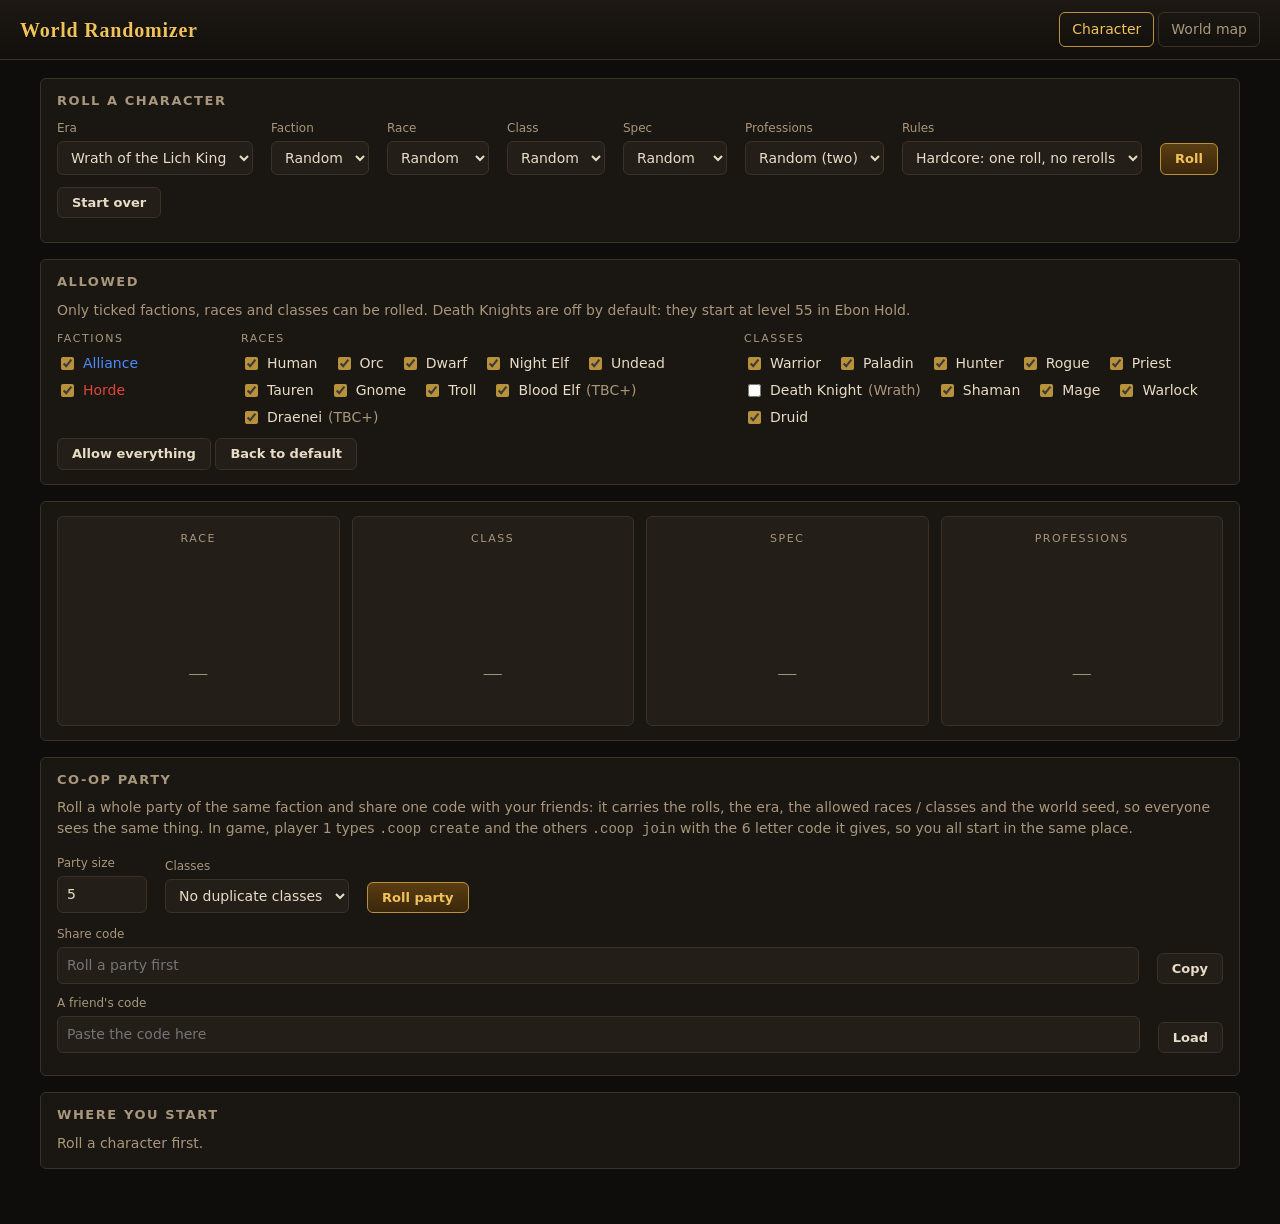
==== web/index.html @ 39959f94 "Co-op codes, faction starts in bracket 1, master Enable/Announce, dungeon scaling inside the bracket" ====
<!doctype html>
<html lang="en">
<head>
<meta charset="utf-8">
<meta name="viewport" content="width=device-width, initial-scale=1">
<title>World Randomizer Character</title>
<link rel="stylesheet" href="style.css">
</head>
<body>
<header class="top">
  <h1>World Randomizer</h1>
  <nav>
    <a href="index.html" class="active">Character</a>
    <a href="map.html">World map</a>
  </nav>
</header>

<main>
  <section class="panel">
    <h2>Roll a character</h2>
    <div class="controls">
      <label class="field"><span>Era</span>
        <select id="era">
          <option value="wrath">Wrath of the Lich King</option>
          <option value="tbc">The Burning Crusade</option>
          <option value="vanilla">Vanilla</option>
        </select>
      </label>
      <label class="field"><span>Faction</span>
        <select id="faction">
          <option value="random">Random</option>
          <option value="alliance">Alliance</option>
          <option value="horde">Horde</option>
        </select>
      </label>
      <label class="field"><span>Race</span><select id="race"></select></label>
      <label class="field"><span>Class</span><select id="class"></select></label>
      <label class="field"><span>Spec</span>
        <select id="spec">
          <option value="random">Random</option>
          <option value="no">Don't roll</option>
        </select>
      </label>
      <label class="field"><span>Professions</span>
        <select id="profs">
          <option value="random">Random (two)</option>
          <option value="no">Don't roll</option>
        </select>
      </label>
      <label class="field"><span>Rules</span>
        <select id="hardcore">
          <option value="1">Hardcore: one roll, no rerolls</option>
          <option value="0">Reroll as much as you like</option>
        </select>
      </label>
      <button id="roll">Roll</button>
      <button id="reset" class="quiet" title="Clears a locked hardcore roll">Start over</button>
    </div>
    <p id="lockinfo" class="muted" style="margin:10px 0 0"></p>
  </section>

  <section class="panel">
    <h2>Allowed</h2>
    <p class="muted" style="margin:0 0 10px">Only ticked factions, races and classes can be rolled. Death Knights
      are off by default: they start at level 55 in Ebon Hold.</p>
    <div class="allowed">
      <div><div class="label">Factions</div><div id="allow-factions" class="checks"></div></div>
      <div><div class="label">Races</div><div id="allow-races" class="checks"></div></div>
      <div><div class="label">Classes</div><div id="allow-classes" class="checks"></div></div>
    </div>
    <p style="margin:10px 0 0"><button class="quiet" id="allow-all">Allow everything</button>
      <button class="quiet" id="allow-default">Back to default</button></p>
  </section>

  <section class="panel">
    <div class="cards" id="cards"></div>
  </section>

  <section class="panel">
    <h2>Co-op party</h2>
    <p class="muted" style="margin-top:0">Roll a whole party of the same faction and share one code with your friends:
      it carries the rolls, the era, the allowed races / classes and the world seed, so everyone sees the same thing.
      In game, player 1 types <code>.coop create</code> and the others <code>.coop join</code> with the 6 letter code it
      gives, so you all start in the same place.</p>
    <div class="controls">
      <label class="field"><span>Party size</span>
        <input type="number" id="party-size" min="1" max="40" value="5" style="width:90px">
      </label>
      <label class="field"><span>Classes</span>
        <select id="party-unique">
          <option value="1">No duplicate classes</option>
          <option value="0">Duplicates allowed</option>
        </select>
      </label>
      <button id="party-roll">Roll party</button>
    </div>
    <div id="party" style="margin-top:12px"></div>
    <div class="controls" style="margin-top:12px">
      <label class="field" style="flex:1;min-width:260px"><span>Share code</span>
        <input type="text" id="party-code" readonly placeholder="Roll a party first">
      </label>
      <button class="quiet" id="party-copy">Copy</button>
    </div>
    <div class="controls" style="margin-top:10px">
      <label class="field" style="flex:1;min-width:260px"><span>A friend's code</span>
        <input type="text" id="party-load-code" placeholder="Paste the code here">
      </label>
      <button class="quiet" id="party-load">Load</button>
    </div>
    <p id="party-msg" class="muted" style="margin:8px 0 0"></p>
  </section>

  <section class="panel">
    <h2>Where you start</h2>
    <div id="start" class="muted"></div>
  </section>
</main>

<script src="zones.js"></script>
<script src="randomizer.js"></script>
<script>
(function () {
  'use strict';

  var R = window.WorldRandomizer;

  var RACES = {
    1: { name: 'Human', faction: 'alliance' },
    2: { name: 'Orc', faction: 'horde' },
    3: { name: 'Dwarf', faction: 'alliance' },
    4: { name: 'Night Elf', faction: 'alliance' },
    5: { name: 'Undead', faction: 'horde' },
    6: { name: 'Tauren', faction: 'horde' },
    7: { name: 'Gnome', faction: 'alliance' },
    8: { name: 'Troll', faction: 'horde' },
    10: { name: 'Blood Elf', faction: 'horde', since: 'tbc' },
    11: { name: 'Draenei', faction: 'alliance', since: 'tbc' }
  };

  var CLASSES = {
    1: { name: 'Warrior', specs: ['Arms', 'Fury', 'Protection'] },
    2: { name: 'Paladin', specs: ['Holy', 'Protection', 'Retribution'] },
    3: { name: 'Hunter', specs: ['Beast Mastery', 'Marksmanship', 'Survival'] },
    4: { name: 'Rogue', specs: ['Assassination', 'Combat', 'Subtlety'] },
    5: { name: 'Priest', specs: ['Discipline', 'Holy', 'Shadow'] },
    6: { name: 'Death Knight', specs: ['Blood', 'Frost', 'Unholy'], since: 'wrath' },
    7: { name: 'Shaman', specs: ['Elemental', 'Enhancement', 'Restoration'] },
    8: { name: 'Mage', specs: ['Arcane', 'Fire', 'Frost'] },
    9: { name: 'Warlock', specs: ['Affliction', 'Demonology', 'Destruction'] },
    11: { name: 'Druid', specs: ['Balance', 'Feral', 'Restoration'] }
  };

  // Race -> classes in 3.3.5. Vanilla and TBC are the same minus Death Knights (and minus the TBC races).
  var COMBOS = {
    1: [1, 2, 4, 5, 6, 8, 9],
    2: [1, 3, 4, 6, 7, 9],
    3: [1, 2, 3, 4, 5, 6],
    4: [1, 3, 4, 5, 6, 11],
    5: [1, 4, 5, 6, 8, 9],
    6: [1, 3, 6, 7, 11],
    7: [1, 4, 6, 8, 9],
    8: [1, 3, 4, 5, 6, 7, 8],
    10: [2, 3, 4, 5, 6, 8, 9],
    11: [1, 2, 3, 5, 6, 7, 8]
  };

  var PROFESSIONS = [
    { name: 'Alchemy' }, { name: 'Blacksmithing' }, { name: 'Enchanting' }, { name: 'Engineering' },
    { name: 'Herbalism' }, { name: 'Inscription', since: 'wrath' }, { name: 'Jewelcrafting', since: 'tbc' },
    { name: 'Leatherworking' }, { name: 'Mining' }, { name: 'Skinning' }, { name: 'Tailoring' }
  ];

  var ERA_ORDER = { vanilla: 0, tbc: 1, wrath: 2 };
  var STORAGE_KEY = 'wr-character';
  var ALLOWED_KEY = 'wr-allowed';

  function defaultAllowed() {
    var allowed = { factions: { alliance: true, horde: true }, races: {}, classes: {} };
    Object.keys(RACES).forEach(function (id) { allowed.races[id] = true; });
    Object.keys(CLASSES).forEach(function (id) { allowed.classes[id] = Number(id) !== 6; }); // no Death Knights
    return allowed;
  }

  function loadAllowed() {
    var allowed = defaultAllowed();
    try {
      var saved = JSON.parse(localStorage.getItem(ALLOWED_KEY) || 'null');
      if (saved) {
        ['factions', 'races', 'classes'].forEach(function (group) {
          Object.keys(saved[group] || {}).forEach(function (key) { allowed[group][key] = !!saved[group][key]; });
        });
      }
    } catch (e) { /* storage blocked: defaults */ }
    return allowed;
  }

  function saveAllowed() {
    try { localStorage.setItem(ALLOWED_KEY, JSON.stringify(allowed)); } catch (e) { /* storage blocked */ }
  }

  var allowed = loadAllowed();

  var els = {};
  ['era', 'faction', 'race', 'class', 'spec', 'profs', 'hardcore', 'roll', 'reset', 'cards', 'start', 'lockinfo',
    'allow-factions', 'allow-races', 'allow-classes', 'allow-all', 'allow-default']
    .forEach(function (id) { els[id] = document.getElementById(id); });

  function inEra(item, era) {
    return !item.since || ERA_ORDER[era] >= ERA_ORDER[item.since];
  }

  function pick(list) {
    var rng = new R.Rng(R.randomSeed());
    return list[rng.below(list.length)];
  }

  function store(value) {
    try {
      if (value) localStorage.setItem(STORAGE_KEY, JSON.stringify(value));
      else localStorage.removeItem(STORAGE_KEY);
    } catch (e) { /* storage blocked: the roll just isn't remembered */ }
  }

  function restore() {
    try { return JSON.parse(localStorage.getItem(STORAGE_KEY) || 'null'); } catch (e) { return null; }
  }

  function races(era, faction) {
    return Object.keys(RACES).map(Number).filter(function (id) {
      var race = RACES[id];
      return inEra(race, era) && allowed.races[id] && allowed.factions[race.faction] &&
        (faction === 'random' || race.faction === faction);
    });
  }

  function classes(era, raceId) {
    var list = raceId ? COMBOS[raceId] : Object.keys(CLASSES).map(Number);
    return list.filter(function (id) { return inEra(CLASSES[id], era) && allowed.classes[id]; });
  }

  function renderAllowed() {
    function boxes(container, group, items) {
      container.innerHTML = items.map(function (item) {
        return '<label class="check"><input type="checkbox" data-group="' + group + '" data-key="' + item.key + '"' +
          (allowed[group][item.key] ? ' checked' : '') + '> ' + item.label + '</label>';
      }).join('');
    }
    boxes(els['allow-factions'], 'factions', [
      { key: 'alliance', label: '<span class="alliance">Alliance</span>' },
      { key: 'horde', label: '<span class="horde">Horde</span>' }
    ]);
    boxes(els['allow-races'], 'races', Object.keys(RACES).map(function (id) {
      return { key: id, label: RACES[id].name + (RACES[id].since ? ' <span class="muted">(TBC+)</span>' : '') };
    }));
    boxes(els['allow-classes'], 'classes', Object.keys(CLASSES).map(function (id) {
      return { key: id, label: CLASSES[id].name + (CLASSES[id].since ? ' <span class="muted">(Wrath)</span>' : '') };
    }));
  }

  document.addEventListener('change', function (e) {
    var box = e.target;
    if (!box.getAttribute || !box.getAttribute('data-group')) return;
    allowed[box.getAttribute('data-group')][box.getAttribute('data-key')] = box.checked;
    saveAllowed();
    refreshChoices();
  });

  function fillSelect(select, ids, table, keep) {
    var previous = keep ? select.value : 'random';
    select.innerHTML = '<option value="random">Random</option>' + ids.map(function (id) {
      return '<option value="' + id + '">' + table[id].name + '</option>';
    }).join('');
    select.value = ids.indexOf(Number(previous)) >= 0 ? previous : 'random';
  }

  function refreshChoices() {
    var era = els.era.value;
    fillSelect(els.race, races(era, els.faction.value), RACES, true);
    var raceId = els.race.value === 'random' ? 0 : Number(els.race.value);
    var classIds = raceId ? classes(era, raceId) : Array.from(new Set(races(era, els.faction.value)
      .reduce(function (all, r) { return all.concat(classes(era, r)); }, []))).sort(function (a, b) { return a - b; });
    fillSelect(els['class'], classIds, CLASSES, true);
  }

  function roll() {
    var era = els.era.value;
    var faction = els.faction.value;

    // Race and class must make a valid pair, so roll from the valid pairs
    var pairs = [];
    races(era, faction).forEach(function (raceId) {
      if (els.race.value !== 'random' && Number(els.race.value) !== raceId) return;
      classes(era, raceId).forEach(function (classId) {
        if (els['class'].value !== 'random' && Number(els['class'].value) !== classId) return;
        pairs.push([raceId, classId]);
      });
    });

    if (!pairs.length) {
      alertBox('Nothing to roll: no allowed race and class go together with these choices in this era.');
      return;
    }

    var pair = pick(pairs);
    var result = {
      era: era,
      race: pair[0],
      cls: pair[1],
      gender: pick(['m', 'f']),
      spec: els.spec.value === 'random' ? pick(CLASSES[pair[1]].specs) : '',
      profs: []
    };

    if (els.profs.value === 'random') {
      var pool = PROFESSIONS.filter(function (p) { return inEra(p, era); }).map(function (p) { return p.name; });
      var first = pick(pool);
      var second = pick(pool.filter(function (p) { return p !== first; }));
      result.profs = [first, second];
    }

    result.locked = els.hardcore.value === '1';
    store(result);
    show(result);
  }

  function alertBox(text) {
    els.cards.innerHTML = '<p class="muted">' + text + '</p>';
  }

  function card(label, value, sub, image) {
    return '<div class="card' + (value ? '' : ' empty') + '"><div class="label">' + label + '</div>' +
      (image ? '<img src="' + image + '" alt="">' : '<div style="height:116px"></div>') +
      '<div class="value">' + (value || '&mdash;') + '</div>' + (sub ? '<div class="sub">' + sub + '</div>' : '') +
      '</div>';
  }

  function show(result) {
    if (!result) {
      els.cards.innerHTML = card('Race', '', '', '') + card('Class', '', '', '') + card('Spec', '', '', '') +
        card('Professions', '', '', '');
      els.start.innerHTML = 'Roll a character first.';
      els.lockinfo.textContent = '';
      els.roll.disabled = false;
      return;
    }

    var race = RACES[result.race];
    var cls = CLASSES[result.cls];
    var factionName = race.faction === 'alliance' ? '<span class="alliance">Alliance</span>' :
      '<span class="horde">Horde</span>';

    els.cards.innerHTML =
      card('Race', race.name, factionName + ' &middot; ' + (result.gender === 'm' ? 'Male' : 'Female'),
        'img/race/' + result.race + result.gender + '.webp') +
      card('Class', cls.name, '', 'img/class/' + result.cls + '.webp') +
      card('Spec', result.spec, result.spec ? cls.name : 'not rolled', '') +
      card('Professions', result.profs.join(' &amp; '), result.profs.length ? '' : 'not rolled', '');

    els.roll.disabled = !!result.locked;
    els.lockinfo.innerHTML = result.locked ?
      '<span class="locked">Hardcore roll locked.</span> One life, no rerolls. "Start over" clears it.' : '';

    showStart(result);
  }

  function showStart(result) {
    if (result.cls === 6) {
      els.start.innerHTML = 'Death Knights start in Acherus: The Ebon Hold as usual.';
      return;
    }

    var settings = {};
    try { settings = JSON.parse(localStorage.getItem('wr-map') || '{}'); } catch (e) { settings = {}; }
    if (!settings.seed) {
      els.start.innerHTML = 'Open the <a href="map.html">world map</a> to pick a seed; your start zone depends on it.';
      return;
    }

    var brackets = R.parseBrackets(settings.brackets || '');
    if (!brackets.length) brackets = [{ min: 1, max: 80 }];
    var zones = R.shuffleZones(window.RANDOMIZER_ZONES || [], {
      seed: settings.seed >>> 0, brackets: brackets, scope: settings.scope || 0, balanced: !!settings.balanced,
      adjacent: settings.adjacent === undefined ? true : !!settings.adjacent,
      factionStarts: settings.factionStarts === undefined ? true : !!settings.factionStarts
    });

    var lowest = 0;
    brackets.forEach(function (b, i) { if (b.min < brackets[lowest].min) lowest = i; });
    var team = RACES[result.race].faction === 'alliance' ? 0 : 1;
    var own = zones.filter(function (z) { return z.bracket === lowest && z.territory === team; });
    var contested = zones.filter(function (z) { return z.bracket === lowest && z.territory === 2; });
    var candidates = own.length ? own : contested;

    els.start.innerHTML = candidates.length ?
      'With seed <b>' + settings.seed + '</b> you start in one of: <b>' + candidates.map(function (z) {
        return z.name;
      }).join(', ') + '</b> (bracket 1, ' + brackets[lowest].min + '&ndash;' + brackets[lowest].max + ').' +
      (own.length ? '' : ' No zone of your faction landed in bracket 1, so these are contested zones.') :
      'No bracket 1 zone fits your faction with this seed; the server falls back to the normal start.';
  }

  els.era.addEventListener('change', refreshChoices);
  els.faction.addEventListener('change', refreshChoices);
  els.race.addEventListener('change', refreshChoices);
  els.roll.addEventListener('click', roll);
  els.reset.addEventListener('click', function () { store(null); show(null); });
  els['allow-all'].addEventListener('click', function () {
    ['factions', 'races', 'classes'].forEach(function (group) {
      Object.keys(allowed[group]).forEach(function (key) { allowed[group][key] = true; });
    });
    saveAllowed(); renderAllowed(); refreshChoices();
  });
  els['allow-default'].addEventListener('click', function () {
    allowed = defaultAllowed();
    saveAllowed(); renderAllowed(); refreshChoices();
  });

  // ---- Co-op party ----
  var PARTY_KEY = 'wr-party';

  function rollParty(size, unique) {
    var era = els.era.value;
    var factions = ['alliance', 'horde'].filter(function (f) {
      return allowed.factions[f] && (els.faction.value === 'random' || els.faction.value === f);
    });
    if (!factions.length) return { error: 'No allowed faction.' };
    var faction = pick(factions);

    var members = [];
    var usedClasses = {};
    for (var i = 0; i < size; i++) {
      var pairs = [];
      races(era, faction).forEach(function (raceId) {
        classes(era, raceId).forEach(function (classId) {
          if (!unique || !usedClasses[classId]) pairs.push([raceId, classId]);
        });
      });
      if (!pairs.length) {
        return { error: unique ? 'Not enough allowed classes for ' + size + ' players without duplicates.' :
          'No allowed race and class go together.' };
      }
      var pair = pick(pairs);
      usedClasses[pair[1]] = true;
      var member = { race: pair[0], cls: pair[1], gender: pick(['m', 'f']), spec: '', profs: [] };
      if (els.spec.value === 'random') member.spec = pick(CLASSES[pair[1]].specs);
      if (els.profs.value === 'random') {
        var pool = PROFESSIONS.filter(function (p) { return inEra(p, era); }).map(function (p) { return p.name; });
        var first = pick(pool);
        member.profs = [first, pick(pool.filter(function (p) { return p !== first; }))];
      }
      members.push(member);
    }
    return { era: era, faction: faction, members: members };
  }

  function encodeParty(party) {
    var map = {};
    try { map = JSON.parse(localStorage.getItem('wr-map') || '{}'); } catch (e) { map = {}; }
    // Compact: masks for the allowed lists, indexes for specs and professions
    function mask(group) {
      return Object.keys(allowed[group]).reduce(function (bits, id) {
        return allowed[group][id] ? bits | (1 << Number(id)) : bits;
      }, 0);
    }
    var profNames = PROFESSIONS.map(function (p) { return p.name; });
    var data = {
      v: 2, e: ['vanilla', 'tbc', 'wrath'].indexOf(party.era), f: party.faction === 'alliance' ? 0 : 1,
      a: [(allowed.factions.alliance ? 1 : 0) | (allowed.factions.horde ? 2 : 0), mask('races'), mask('classes')],
      w: [map.seed || 0, map.brackets || '', map.scope || 0, map.balanced ? 1 : 0,
        map.adjacent === 0 ? 0 : 1, map.factionStarts === 0 ? 0 : 1],
      m: party.members.map(function (m) {
        return [m.race, m.cls, m.gender === 'm' ? 0 : 1, CLASSES[m.cls].specs.indexOf(m.spec)]
          .concat(m.profs.map(function (name) { return profNames.indexOf(name); }));
      })
    };
    var json = JSON.stringify(data);
    return btoa(unescape(encodeURIComponent(json))).replace(/\+/g, '-').replace(/\//g, '_').replace(/=+$/, '');
  }

  function decodeParty(code) {
    var base64 = code.trim().replace(/-/g, '+').replace(/_/g, '/');
    while (base64.length % 4) base64 += '=';
    var data = JSON.parse(decodeURIComponent(escape(atob(base64))));
    if (data.v !== 2 || !Array.isArray(data.m)) throw new Error('not a party code');
    var profNames = PROFESSIONS.map(function (p) { return p.name; });
    var result = { era: ['vanilla', 'tbc', 'wrath'][data.e] || 'wrath', faction: data.f ? 'horde' : 'alliance' };
    result.allowed = { factions: { alliance: !!(data.a[0] & 1), horde: !!(data.a[0] & 2) }, races: {}, classes: {} };
    Object.keys(RACES).forEach(function (id) { result.allowed.races[id] = !!(data.a[1] & (1 << Number(id))); });
    Object.keys(CLASSES).forEach(function (id) { result.allowed.classes[id] = !!(data.a[2] & (1 << Number(id))); });
    result.world = { seed: data.w[0], brackets: data.w[1], scope: data.w[2], balanced: data.w[3], adjacent: data.w[4],
      factionStarts: data.w[5] };
    result.members = data.m.map(function (m) {
      return { race: m[0], cls: m[1], gender: m[2] ? 'f' : 'm', spec: m[3] >= 0 ? CLASSES[m[1]].specs[m[3]] : '',
        profs: m.slice(4).map(function (i) { return profNames[i]; }) };
    });
    return result;
  }

  function showParty(party) {
    var box = document.getElementById('party');
    if (!party) { box.innerHTML = ''; return; }
    box.innerHTML = '<div class="cards">' + party.members.map(function (m, i) {
      var race = RACES[m.race];
      var cls = CLASSES[m.cls];
      return '<div class="card"><div class="label">Player ' + (i + 1) + (i === 0 ? ' &middot; .coop create' : '') +
        '</div><div style="display:flex;justify-content:center;gap:8px">' +
        '<img src="img/race/' + m.race + m.gender + '.webp" alt="" style="width:56px;height:56px;margin:10px 0">' +
        '<img src="img/class/' + m.cls + '.webp" alt="" style="width:56px;height:56px;margin:10px 0"></div>' +
        '<div class="value">' + race.name + ' ' + cls.name + '</div>' +
        '<div class="sub">' + (m.spec || 'spec not rolled') + (m.profs.length ? ' &middot; ' + m.profs.join(' &amp; ') : '') +
        '</div></div>';
    }).join('') + '</div>';
  }

  var partyMsg = document.getElementById('party-msg');
  var partyCode = document.getElementById('party-code');

  document.getElementById('party-roll').addEventListener('click', function () {
    var size = Math.max(1, Math.min(40, Math.floor(Number(document.getElementById('party-size').value) || 5)));
    var party = rollParty(size, document.getElementById('party-unique').value === '1');
    if (party.error) { partyMsg.textContent = party.error; return; }
    partyMsg.textContent = '';
    partyCode.value = encodeParty(party);
    try { localStorage.setItem(PARTY_KEY, JSON.stringify(party)); } catch (e) { /* storage blocked */ }
    showParty(party);
  });

  document.getElementById('party-copy').addEventListener('click', function () {
    if (!partyCode.value || !navigator.clipboard) return;
    navigator.clipboard.writeText(partyCode.value).then(function () { partyMsg.textContent = 'Copied.'; });
  });

  document.getElementById('party-load').addEventListener('click', function () {
    var code = document.getElementById('party-load-code').value;
    try {
      var data = decodeParty(code);
      allowed = data.allowed;
      saveAllowed();
      if (data.world.seed) {
        var map = {};
        try { map = JSON.parse(localStorage.getItem('wr-map') || '{}'); } catch (e) { map = {}; }
        Object.keys(data.world).forEach(function (key) { map[key] = data.world[key]; });
        try { localStorage.setItem('wr-map', JSON.stringify(map)); } catch (e) { /* storage blocked */ }
      }
      els.era.value = data.era;
      var party = { era: data.era, faction: data.faction, members: data.members };
      try { localStorage.setItem(PARTY_KEY, JSON.stringify(party)); } catch (e) { /* storage blocked */ }
      partyCode.value = code.trim();
      renderAllowed();
      refreshChoices();
      showParty(party);
      partyMsg.textContent = 'Loaded: ' + party.members.length + ' players, world seed ' +
        (data.world.seed || 'not set') + '.';
      if (party.members.length) showStart({ race: party.members[0].race, cls: party.members[0].cls });
    } catch (e) {
      partyMsg.textContent = 'That is not a party code.';
    }
  });

  try {
    var savedParty = JSON.parse(localStorage.getItem(PARTY_KEY) || 'null');
    if (savedParty) { showParty(savedParty); partyCode.value = encodeParty(savedParty); }
  } catch (e) { /* storage blocked */ }

  renderAllowed();
  refreshChoices();
  var saved = restore();
  if (saved) {
    els.era.value = saved.era;
    refreshChoices();
  }
  show(saved);
})();
</script>
</body>
</html>
---- web/style.css ----
:root {
  --bg: #0f0d0b;
  --panel: #1a1612;
  --panel-2: #231e18;
  --line: #3a3127;
  --text: #e8dcc6;
  --muted: #a8977c;
  --gold: #f0c35a;
  --gold-dim: #b8913a;
  --alliance: #4a8cff;
  --horde: #e0453a;
  --radius: 6px;
}

* { box-sizing: border-box; }

html, body {
  margin: 0;
  background: var(--bg);
  color: var(--text);
  font: 14px/1.5 "Segoe UI", system-ui, -apple-system, sans-serif;
}

a { color: var(--gold); }

header.top {
  display: flex;
  align-items: center;
  gap: 18px;
  padding: 12px 20px;
  border-bottom: 1px solid var(--line);
  background: linear-gradient(#1d1813, #120f0c);
}

header.top h1 {
  margin: 0;
  font: 600 20px/1 "Palatino Linotype", Georgia, serif;
  letter-spacing: 0.04em;
  color: var(--gold);
  text-shadow: 0 1px 0 #000;
}

header.top nav { display: flex; gap: 4px; margin-left: auto; }

header.top nav a {
  padding: 6px 12px;
  border: 1px solid var(--line);
  border-radius: var(--radius);
  color: var(--muted);
  text-decoration: none;
}

header.top nav a.active, header.top nav a:hover { color: var(--gold); border-color: var(--gold-dim); }

main { max-width: 1240px; margin: 0 auto; padding: 18px 20px 40px; }

.panel {
  background: var(--panel);
  border: 1px solid var(--line);
  border-radius: var(--radius);
  padding: 14px 16px;
  margin-bottom: 16px;
}

.panel h2 {
  margin: 0 0 10px;
  font: 600 13px/1.2 system-ui, sans-serif;
  letter-spacing: 0.12em;
  text-transform: uppercase;
  color: var(--muted);
}

.controls { display: flex; flex-wrap: wrap; gap: 12px 18px; align-items: flex-end; }

.field { display: flex; flex-direction: column; gap: 4px; }
.field > span { font-size: 12px; color: var(--muted); }

input[type=text], input[type=number], select {
  background: var(--panel-2);
  color: var(--text);
  border: 1px solid var(--line);
  border-radius: var(--radius);
  padding: 7px 9px;
  font: inherit;
  min-width: 0;
}

input:focus, select:focus { outline: 1px solid var(--gold-dim); }

button {
  background: linear-gradient(#5a3d12, #3b270b);
  color: var(--gold);
  border: 1px solid var(--gold-dim);
  border-radius: var(--radius);
  padding: 7px 14px;
  font: 600 13px/1.2 system-ui, sans-serif;
  cursor: pointer;
}

button:hover { filter: brightness(1.15); }
button:disabled { opacity: 0.45; cursor: not-allowed; filter: none; }
button.quiet { background: var(--panel-2); color: var(--text); border-color: var(--line); }

.segmented { display: inline-flex; border: 1px solid var(--line); border-radius: var(--radius); overflow: hidden; }
.segmented button { border: 0; border-radius: 0; background: var(--panel-2); color: var(--muted); }
.segmented button.on { background: linear-gradient(#5a3d12, #3b270b); color: var(--gold); }

.legend { display: flex; flex-wrap: wrap; gap: 8px 16px; margin-top: 12px; }
.legend .chip { display: inline-flex; align-items: center; gap: 6px; font-size: 13px; }
.legend .swatch { width: 14px; height: 14px; border-radius: 3px; border: 1px solid rgba(0, 0, 0, 0.6); }

.tabs { display: flex; gap: 4px; margin-bottom: 10px; flex-wrap: wrap; }

.mapbox {
  position: relative;
  width: 100%;
  aspect-ratio: 1002 / 668;
  border: 1px solid var(--line);
  border-radius: var(--radius);
  overflow: hidden;
  background: radial-gradient(ellipse at center, #6b5636 0%, #3d3020 70%, #2a2117 100%);
}

.mapbox img { position: absolute; inset: 0; width: 100%; height: 100%; object-fit: fill; }
.mapbox svg { position: absolute; inset: 0; width: 100%; height: 100%; }
.mapbox path { stroke: rgba(0, 0, 0, 0.75); stroke-width: 0.12; vector-effect: non-scaling-stroke; cursor: pointer; }
.mapbox path:hover { filter: brightness(1.35); stroke: #fff; }

.tooltip {
  position: fixed;
  pointer-events: none;
  background: rgba(10, 12, 24, 0.94);
  border: 1px solid #6e7590;
  border-radius: 4px;
  padding: 7px 10px;
  font-size: 13px;
  z-index: 10;
  display: none;
  white-space: nowrap;
}

.tooltip b { color: var(--gold); font-size: 14px; }

table { width: 100%; border-collapse: collapse; font-size: 13px; }
th, td { text-align: left; padding: 5px 8px; border-bottom: 1px solid var(--line); }
th { color: var(--muted); font-weight: 600; }
td .swatch { display: inline-block; width: 10px; height: 10px; border-radius: 2px; margin-right: 6px; vertical-align: -1px; }

pre.snippet {
  margin: 0;
  background: #0b0a08;
  border: 1px solid var(--line);
  border-radius: var(--radius);
  padding: 10px 12px;
  overflow-x: auto;
  color: #cfe3c0;
}

.grid2 { display: grid; grid-template-columns: 1fr 1fr; gap: 16px; }
@media (max-width: 860px) { .grid2 { grid-template-columns: 1fr; } }

.muted { color: var(--muted); }
.alliance { color: var(--alliance); }
.horde { color: var(--horde); }

/* Character roller */
.cards { display: grid; grid-template-columns: repeat(auto-fit, minmax(170px, 1fr)); gap: 12px; }

.card {
  background: var(--panel-2);
  border: 1px solid var(--line);
  border-radius: var(--radius);
  padding: 14px;
  text-align: center;
  min-height: 210px;
}

.card .label { font-size: 11px; letter-spacing: 0.14em; text-transform: uppercase; color: var(--muted); }

.card img {
  width: 96px;
  height: 96px;
  margin: 12px auto 8px;
  display: block;
  border-radius: 8px;
  border: 2px solid var(--gold-dim);
  box-shadow: 0 0 0 3px #000;
}

.card .value { font: 600 18px/1.2 "Palatino Linotype", Georgia, serif; color: var(--gold); }
.card .sub { font-size: 12px; color: var(--muted); margin-top: 4px; }
.card.empty .value { color: var(--muted); font-weight: 400; }

.badge {
  display: inline-block;
  padding: 2px 8px;
  border-radius: 999px;
  font-size: 12px;
  border: 1px solid var(--line);
}

.locked { color: var(--horde); }

.allowed { display: grid; grid-template-columns: 160px 1fr 1fr; gap: 14px 24px; }
@media (max-width: 860px) { .allowed { grid-template-columns: 1fr; } }
.allowed .label { font-size: 11px; letter-spacing: 0.14em; text-transform: uppercase; color: var(--muted); margin-bottom: 6px; }
.checks { display: flex; flex-wrap: wrap; gap: 6px 16px; }
.check { display: inline-flex; align-items: center; gap: 6px; cursor: pointer; white-space: nowrap; }
.check input { accent-color: var(--gold-dim); }
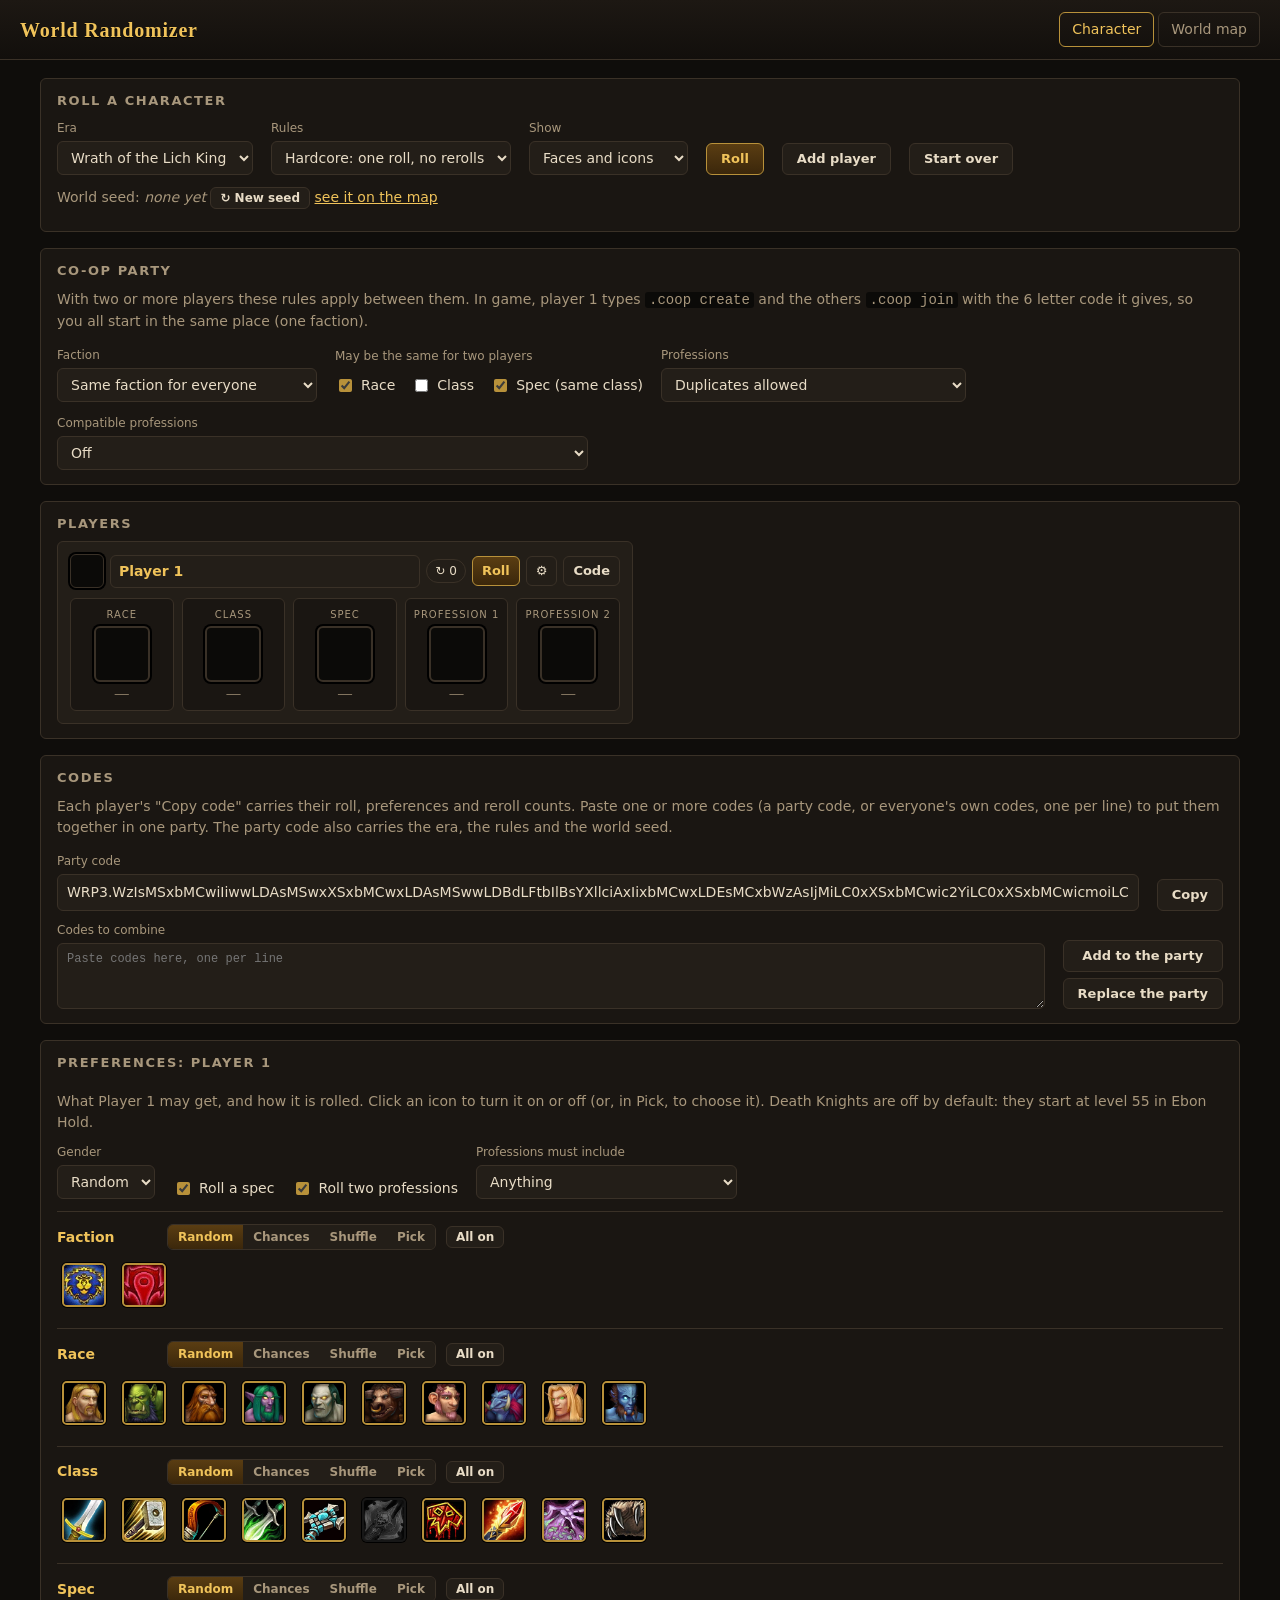
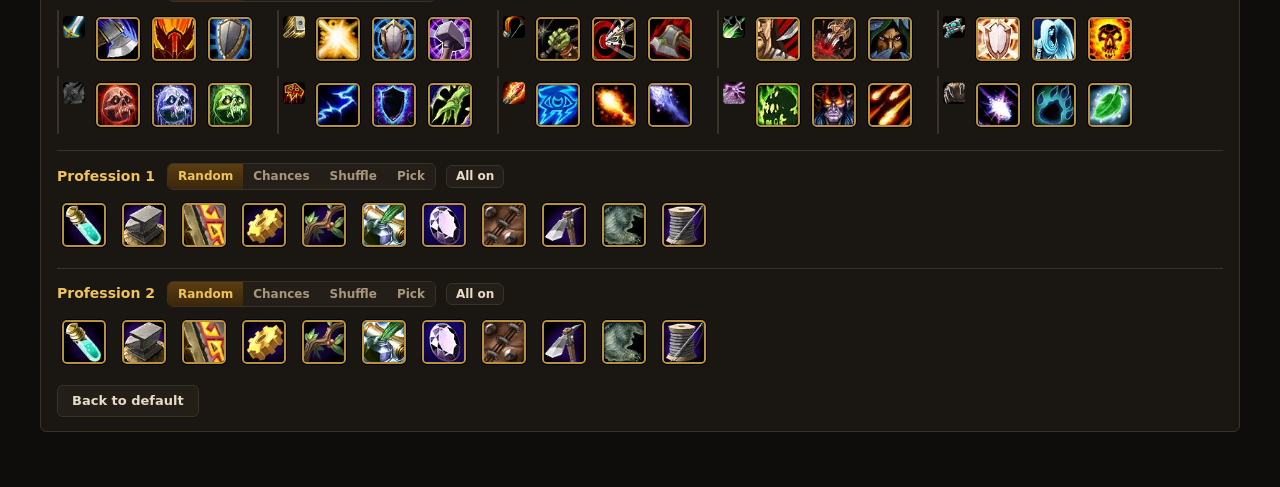
==== commit 2c42074c: "Character roller: parties of players with own preferences, rerolls, codes and trades Each player rol" ====
--- a/web/index.html
+++ b/web/index.html
@@ -26,551 +26,129 @@
           <option value="vanilla">Vanilla</option>
         </select>
       </label>
-      <label class="field"><span>Faction</span>
-        <select id="faction">
-          <option value="random">Random</option>
-          <option value="alliance">Alliance</option>
-          <option value="horde">Horde</option>
-        </select>
-      </label>
-      <label class="field"><span>Race</span><select id="race"></select></label>
-      <label class="field"><span>Class</span><select id="class"></select></label>
-      <label class="field"><span>Spec</span>
-        <select id="spec">
-          <option value="random">Random</option>
-          <option value="no">Don't roll</option>
-        </select>
-      </label>
-      <label class="field"><span>Professions</span>
-        <select id="profs">
-          <option value="random">Random (two)</option>
-          <option value="no">Don't roll</option>
-        </select>
-      </label>
       <label class="field"><span>Rules</span>
         <select id="hardcore">
           <option value="1">Hardcore: one roll, no rerolls</option>
           <option value="0">Reroll as much as you like</option>
         </select>
       </label>
-      <button id="roll">Roll</button>
-      <button id="reset" class="quiet" title="Clears a locked hardcore roll">Start over</button>
+      <label class="field"><span>Show</span>
+        <select id="display">
+          <option value="icons">Faces and icons</option>
+          <option value="both">Icons and names</option>
+          <option value="names">Names only</option>
+        </select>
+      </label>
+      <button id="roll-all">Roll everyone</button>
+      <button id="add-player" class="quiet">Add player</button>
+      <button id="reset" class="quiet" title="Clears every roll, locked hardcore rolls and reroll counts">
+        Start over</button>
     </div>
-    <p id="lockinfo" class="muted" style="margin:10px 0 0"></p>
+    <p id="world" class="muted" style="margin:12px 0 0"></p>
+    <p id="msg" class="msg" style="margin:8px 0 0"></p>
+  </section>
+
+  <section class="panel" id="party-rules-panel">
+    <h2>Co-op party</h2>
+    <p class="muted" style="margin-top:0">With two or more players these rules apply between them. In game, player 1
+      types <code>.coop create</code> and the others <code>.coop join</code> with the 6 letter code it gives, so you all
+      start in the same place (one faction).</p>
+    <div class="controls">
+      <label class="field"><span>Faction</span>
+        <select id="rule-faction">
+          <option value="same">Same faction for everyone</option>
+          <option value="free">Each player rolls their own</option>
+          <option value="different">All different (2 players at most)</option>
+        </select>
+      </label>
+      <div class="field"><span>May be the same for two players</span>
+        <div class="checks" style="padding:6px 0">
+          <label class="check"><input type="checkbox" id="dup-race"> Race</label>
+          <label class="check"><input type="checkbox" id="dup-class"> Class</label>
+          <label class="check"><input type="checkbox" id="dup-spec"> Spec (same class)</label>
+        </div>
+      </div>
+      <label class="field"><span>Professions</span>
+        <select id="dup-prof">
+          <option value="yes">Duplicates allowed</option>
+          <option value="slot">Not in the same slot (Profession 1 / 2)</option>
+          <option value="no">Never twice in the party</option>
+        </select>
+      </label>
+      <label class="field"><span>Compatible professions</span>
+        <select id="compat">
+          <option value="off">Off</option>
+          <option value="player">Each player's two go together (Skinning + Leatherworking)</option>
+          <option value="party">The party covers itself (Mining + Alchemy, Herbalism + Jewelcrafting)</option>
+        </select>
+      </label>
+    </div>
   </section>
 
   <section class="panel">
-    <h2>Allowed</h2>
-    <p class="muted" style="margin:0 0 10px">Only ticked factions, races and classes can be rolled. Death Knights
-      are off by default: they start at level 55 in Ebon Hold.</p>
-    <div class="allowed">
-      <div><div class="label">Factions</div><div id="allow-factions" class="checks"></div></div>
-      <div><div class="label">Races</div><div id="allow-races" class="checks"></div></div>
-      <div><div class="label">Classes</div><div id="allow-classes" class="checks"></div></div>
-    </div>
-    <p style="margin:10px 0 0"><button class="quiet" id="allow-all">Allow everything</button>
-      <button class="quiet" id="allow-default">Back to default</button></p>
+    <h2>Players</h2>
+    <div id="players" class="players"></div>
   </section>
 
   <section class="panel">
-    <div class="cards" id="cards"></div>
-  </section>
-
-  <section class="panel">
-    <h2>Co-op party</h2>
-    <p class="muted" style="margin-top:0">Roll a whole party of the same faction and share one code with your friends:
-      it carries the rolls, the era, the allowed races / classes and the world seed, so everyone sees the same thing.
-      In game, player 1 types <code>.coop create</code> and the others <code>.coop join</code> with the 6 letter code it
-      gives, so you all start in the same place.</p>
+    <h2>Codes</h2>
+    <p class="muted" style="margin-top:0">Each player's "Copy code" carries their roll, preferences and reroll counts.
+      Paste one or more codes (a party code, or everyone's own codes, one per line) to put them together in one
+      party. The party code also carries the era, the rules and the world seed.</p>
     <div class="controls">
-      <label class="field"><span>Party size</span>
-        <input type="number" id="party-size" min="1" max="40" value="5" style="width:90px">
-      </label>
-      <label class="field"><span>Classes</span>
-        <select id="party-unique">
-          <option value="1">No duplicate classes</option>
-          <option value="0">Duplicates allowed</option>
-        </select>
-      </label>
-      <button id="party-roll">Roll party</button>
-    </div>
-    <div id="party" style="margin-top:12px"></div>
-    <div class="controls" style="margin-top:12px">
-      <label class="field" style="flex:1;min-width:260px"><span>Share code</span>
-        <input type="text" id="party-code" readonly placeholder="Roll a party first">
+      <label class="field grow"><span>Party code</span>
+        <input type="text" id="party-code" readonly>
       </label>
       <button class="quiet" id="party-copy">Copy</button>
     </div>
     <div class="controls" style="margin-top:10px">
-      <label class="field" style="flex:1;min-width:260px"><span>A friend's code</span>
-        <input type="text" id="party-load-code" placeholder="Paste the code here">
+      <label class="field grow"><span>Codes to combine</span>
+        <textarea id="load-codes" rows="3" placeholder="Paste codes here, one per line"></textarea>
       </label>
-      <button class="quiet" id="party-load">Load</button>
+      <div class="stack">
+        <button class="quiet" id="codes-add">Add to the party</button>
+        <button class="quiet" id="codes-replace">Replace the party</button>
+      </div>
     </div>
-    <p id="party-msg" class="muted" style="margin:8px 0 0"></p>
+  </section>
+
+  <section class="panel" id="trade-panel">
+    <h2>Trade</h2>
+    <p class="muted" style="margin-top:0">Two players swap a race, a class (its spec goes with it), a spec (same class
+      only) or a profession (not one the other already has in their other slot).</p>
+    <div class="controls">
+      <label class="field"><span>Player</span><select id="trade-a"></select></label>
+      <label class="field"><span>gives</span>
+        <select id="trade-what">
+          <option value="race">Race</option>
+          <option value="class">Class</option>
+          <option value="spec">Spec</option>
+          <option value="prof">Profession</option>
+        </select>
+      </label>
+      <label class="field" id="trade-sa-box"><span>slot</span>
+        <select id="trade-sa"><option value="0">Profession 1</option><option value="1">Profession 2</option></select>
+      </label>
+      <label class="field"><span>to player</span><select id="trade-b"></select></label>
+      <label class="field" id="trade-sb-box"><span>for their</span>
+        <select id="trade-sb"><option value="0">Profession 1</option><option value="1">Profession 2</option></select>
+      </label>
+      <button id="trade-go">Trade</button>
+    </div>
+    <p id="trade-msg" class="muted" style="margin:10px 0 0"></p>
   </section>
 
   <section class="panel">
-    <h2>Where you start</h2>
-    <div id="start" class="muted"></div>
+    <h2 id="prefs-title">Preferences</h2>
+    <div id="prefs-tabs" class="tabs"></div>
+    <div id="prefs"></div>
   </section>
 </main>
 
+<div class="tooltip" id="tip"></div>
+
 <script src="zones.js"></script>
 <script src="randomizer.js"></script>
-<script>
-(function () {
-  'use strict';
-
-  var R = window.WorldRandomizer;
-
-  var RACES = {
-    1: { name: 'Human', faction: 'alliance' },
-    2: { name: 'Orc', faction: 'horde' },
-    3: { name: 'Dwarf', faction: 'alliance' },
-    4: { name: 'Night Elf', faction: 'alliance' },
-    5: { name: 'Undead', faction: 'horde' },
-    6: { name: 'Tauren', faction: 'horde' },
-    7: { name: 'Gnome', faction: 'alliance' },
-    8: { name: 'Troll', faction: 'horde' },
-    10: { name: 'Blood Elf', faction: 'horde', since: 'tbc' },
-    11: { name: 'Draenei', faction: 'alliance', since: 'tbc' }
-  };
-
-  var CLASSES = {
-    1: { name: 'Warrior', specs: ['Arms', 'Fury', 'Protection'] },
-    2: { name: 'Paladin', specs: ['Holy', 'Protection', 'Retribution'] },
-    3: { name: 'Hunter', specs: ['Beast Mastery', 'Marksmanship', 'Survival'] },
-    4: { name: 'Rogue', specs: ['Assassination', 'Combat', 'Subtlety'] },
-    5: { name: 'Priest', specs: ['Discipline', 'Holy', 'Shadow'] },
-    6: { name: 'Death Knight', specs: ['Blood', 'Frost', 'Unholy'], since: 'wrath' },
-    7: { name: 'Shaman', specs: ['Elemental', 'Enhancement', 'Restoration'] },
-    8: { name: 'Mage', specs: ['Arcane', 'Fire', 'Frost'] },
-    9: { name: 'Warlock', specs: ['Affliction', 'Demonology', 'Destruction'] },
-    11: { name: 'Druid', specs: ['Balance', 'Feral', 'Restoration'] }
-  };
-
-  // Race -> classes in 3.3.5. Vanilla and TBC are the same minus Death Knights (and minus the TBC races).
-  var COMBOS = {
-    1: [1, 2, 4, 5, 6, 8, 9],
-    2: [1, 3, 4, 6, 7, 9],
-    3: [1, 2, 3, 4, 5, 6],
-    4: [1, 3, 4, 5, 6, 11],
-    5: [1, 4, 5, 6, 8, 9],
-    6: [1, 3, 6, 7, 11],
-    7: [1, 4, 6, 8, 9],
-    8: [1, 3, 4, 5, 6, 7, 8],
-    10: [2, 3, 4, 5, 6, 8, 9],
-    11: [1, 2, 3, 5, 6, 7, 8]
-  };
-
-  var PROFESSIONS = [
-    { name: 'Alchemy' }, { name: 'Blacksmithing' }, { name: 'Enchanting' }, { name: 'Engineering' },
-    { name: 'Herbalism' }, { name: 'Inscription', since: 'wrath' }, { name: 'Jewelcrafting', since: 'tbc' },
-    { name: 'Leatherworking' }, { name: 'Mining' }, { name: 'Skinning' }, { name: 'Tailoring' }
-  ];
-
-  var ERA_ORDER = { vanilla: 0, tbc: 1, wrath: 2 };
-  var STORAGE_KEY = 'wr-character';
-  var ALLOWED_KEY = 'wr-allowed';
-
-  function defaultAllowed() {
-    var allowed = { factions: { alliance: true, horde: true }, races: {}, classes: {} };
-    Object.keys(RACES).forEach(function (id) { allowed.races[id] = true; });
-    Object.keys(CLASSES).forEach(function (id) { allowed.classes[id] = Number(id) !== 6; }); // no Death Knights
-    return allowed;
-  }
-
-  function loadAllowed() {
-    var allowed = defaultAllowed();
-    try {
-      var saved = JSON.parse(localStorage.getItem(ALLOWED_KEY) || 'null');
-      if (saved) {
-        ['factions', 'races', 'classes'].forEach(function (group) {
-          Object.keys(saved[group] || {}).forEach(function (key) { allowed[group][key] = !!saved[group][key]; });
-        });
-      }
-    } catch (e) { /* storage blocked: defaults */ }
-    return allowed;
-  }
-
-  function saveAllowed() {
-    try { localStorage.setItem(ALLOWED_KEY, JSON.stringify(allowed)); } catch (e) { /* storage blocked */ }
-  }
-
-  var allowed = loadAllowed();
-
-  var els = {};
-  ['era', 'faction', 'race', 'class', 'spec', 'profs', 'hardcore', 'roll', 'reset', 'cards', 'start', 'lockinfo',
-    'allow-factions', 'allow-races', 'allow-classes', 'allow-all', 'allow-default']
-    .forEach(function (id) { els[id] = document.getElementById(id); });
-
-  function inEra(item, era) {
-    return !item.since || ERA_ORDER[era] >= ERA_ORDER[item.since];
-  }
-
-  function pick(list) {
-    var rng = new R.Rng(R.randomSeed());
-    return list[rng.below(list.length)];
-  }
-
-  function store(value) {
-    try {
-      if (value) localStorage.setItem(STORAGE_KEY, JSON.stringify(value));
-      else localStorage.removeItem(STORAGE_KEY);
-    } catch (e) { /* storage blocked: the roll just isn't remembered */ }
-  }
-
-  function restore() {
-    try { return JSON.parse(localStorage.getItem(STORAGE_KEY) || 'null'); } catch (e) { return null; }
-  }
-
-  function races(era, faction) {
-    return Object.keys(RACES).map(Number).filter(function (id) {
-      var race = RACES[id];
-      return inEra(race, era) && allowed.races[id] && allowed.factions[race.faction] &&
-        (faction === 'random' || race.faction === faction);
-    });
-  }
-
-  function classes(era, raceId) {
-    var list = raceId ? COMBOS[raceId] : Object.keys(CLASSES).map(Number);
-    return list.filter(function (id) { return inEra(CLASSES[id], era) && allowed.classes[id]; });
-  }
-
-  function renderAllowed() {
-    function boxes(container, group, items) {
-      container.innerHTML = items.map(function (item) {
-        return '<label class="check"><input type="checkbox" data-group="' + group + '" data-key="' + item.key + '"' +
-          (allowed[group][item.key] ? ' checked' : '') + '> ' + item.label + '</label>';
-      }).join('');
-    }
-    boxes(els['allow-factions'], 'factions', [
-      { key: 'alliance', label: '<span class="alliance">Alliance</span>' },
-      { key: 'horde', label: '<span class="horde">Horde</span>' }
-    ]);
-    boxes(els['allow-races'], 'races', Object.keys(RACES).map(function (id) {
-      return { key: id, label: RACES[id].name + (RACES[id].since ? ' <span class="muted">(TBC+)</span>' : '') };
-    }));
-    boxes(els['allow-classes'], 'classes', Object.keys(CLASSES).map(function (id) {
-      return { key: id, label: CLASSES[id].name + (CLASSES[id].since ? ' <span class="muted">(Wrath)</span>' : '') };
-    }));
-  }
-
-  document.addEventListener('change', function (e) {
-    var box = e.target;
-    if (!box.getAttribute || !box.getAttribute('data-group')) return;
-    allowed[box.getAttribute('data-group')][box.getAttribute('data-key')] = box.checked;
-    saveAllowed();
-    refreshChoices();
-  });
-
-  function fillSelect(select, ids, table, keep) {
-    var previous = keep ? select.value : 'random';
-    select.innerHTML = '<option value="random">Random</option>' + ids.map(function (id) {
-      return '<option value="' + id + '">' + table[id].name + '</option>';
-    }).join('');
-    select.value = ids.indexOf(Number(previous)) >= 0 ? previous : 'random';
-  }
-
-  function refreshChoices() {
-    var era = els.era.value;
-    fillSelect(els.race, races(era, els.faction.value), RACES, true);
-    var raceId = els.race.value === 'random' ? 0 : Number(els.race.value);
-    var classIds = raceId ? classes(era, raceId) : Array.from(new Set(races(era, els.faction.value)
-      .reduce(function (all, r) { return all.concat(classes(era, r)); }, []))).sort(function (a, b) { return a - b; });
-    fillSelect(els['class'], classIds, CLASSES, true);
-  }
-
-  function roll() {
-    var era = els.era.value;
-    var faction = els.faction.value;
-
-    // Race and class must make a valid pair, so roll from the valid pairs
-    var pairs = [];
-    races(era, faction).forEach(function (raceId) {
-      if (els.race.value !== 'random' && Number(els.race.value) !== raceId) return;
-      classes(era, raceId).forEach(function (classId) {
-        if (els['class'].value !== 'random' && Number(els['class'].value) !== classId) return;
-        pairs.push([raceId, classId]);
-      });
-    });
-
-    if (!pairs.length) {
-      alertBox('Nothing to roll: no allowed race and class go together with these choices in this era.');
-      return;
-    }
-
-    var pair = pick(pairs);
-    var result = {
-      era: era,
-      race: pair[0],
-      cls: pair[1],
-      gender: pick(['m', 'f']),
-      spec: els.spec.value === 'random' ? pick(CLASSES[pair[1]].specs) : '',
-      profs: []
-    };
-
-    if (els.profs.value === 'random') {
-      var pool = PROFESSIONS.filter(function (p) { return inEra(p, era); }).map(function (p) { return p.name; });
-      var first = pick(pool);
-      var second = pick(pool.filter(function (p) { return p !== first; }));
-      result.profs = [first, second];
-    }
-
-    result.locked = els.hardcore.value === '1';
-    store(result);
-    show(result);
-  }
-
-  function alertBox(text) {
-    els.cards.innerHTML = '<p class="muted">' + text + '</p>';
-  }
-
-  function card(label, value, sub, image) {
-    return '<div class="card' + (value ? '' : ' empty') + '"><div class="label">' + label + '</div>' +
-      (image ? '<img src="' + image + '" alt="">' : '<div style="height:116px"></div>') +
-      '<div class="value">' + (value || '&mdash;') + '</div>' + (sub ? '<div class="sub">' + sub + '</div>' : '') +
-      '</div>';
-  }
-
-  function show(result) {
-    if (!result) {
-      els.cards.innerHTML = card('Race', '', '', '') + card('Class', '', '', '') + card('Spec', '', '', '') +
-        card('Professions', '', '', '');
-      els.start.innerHTML = 'Roll a character first.';
-      els.lockinfo.textContent = '';
-      els.roll.disabled = false;
-      return;
-    }
-
-    var race = RACES[result.race];
-    var cls = CLASSES[result.cls];
-    var factionName = race.faction === 'alliance' ? '<span class="alliance">Alliance</span>' :
-      '<span class="horde">Horde</span>';
-
-    els.cards.innerHTML =
-      card('Race', race.name, factionName + ' &middot; ' + (result.gender === 'm' ? 'Male' : 'Female'),
-        'img/race/' + result.race + result.gender + '.webp') +
-      card('Class', cls.name, '', 'img/class/' + result.cls + '.webp') +
-      card('Spec', result.spec, result.spec ? cls.name : 'not rolled', '') +
-      card('Professions', result.profs.join(' &amp; '), result.profs.length ? '' : 'not rolled', '');
-
-    els.roll.disabled = !!result.locked;
-    els.lockinfo.innerHTML = result.locked ?
-      '<span class="locked">Hardcore roll locked.</span> One life, no rerolls. "Start over" clears it.' : '';
-
-    showStart(result);
-  }
-
-  function showStart(result) {
-    if (result.cls === 6) {
-      els.start.innerHTML = 'Death Knights start in Acherus: The Ebon Hold as usual.';
-      return;
-    }
-
-    var settings = {};
-    try { settings = JSON.parse(localStorage.getItem('wr-map') || '{}'); } catch (e) { settings = {}; }
-    if (!settings.seed) {
-      els.start.innerHTML = 'Open the <a href="map.html">world map</a> to pick a seed; your start zone depends on it.';
-      return;
-    }
-
-    var brackets = R.parseBrackets(settings.brackets || '');
-    if (!brackets.length) brackets = [{ min: 1, max: 80 }];
-    var zones = R.shuffleZones(window.RANDOMIZER_ZONES || [], {
-      seed: settings.seed >>> 0, brackets: brackets, scope: settings.scope || 0, balanced: !!settings.balanced,
-      adjacent: settings.adjacent === undefined ? true : !!settings.adjacent,
-      factionStarts: settings.factionStarts === undefined ? true : !!settings.factionStarts
-    });
-
-    var lowest = 0;
-    brackets.forEach(function (b, i) { if (b.min < brackets[lowest].min) lowest = i; });
-    var team = RACES[result.race].faction === 'alliance' ? 0 : 1;
-    var own = zones.filter(function (z) { return z.bracket === lowest && z.territory === team; });
-    var contested = zones.filter(function (z) { return z.bracket === lowest && z.territory === 2; });
-    var candidates = own.length ? own : contested;
-
-    els.start.innerHTML = candidates.length ?
-      'With seed <b>' + settings.seed + '</b> you start in one of: <b>' + candidates.map(function (z) {
-        return z.name;
-      }).join(', ') + '</b> (bracket 1, ' + brackets[lowest].min + '&ndash;' + brackets[lowest].max + ').' +
-      (own.length ? '' : ' No zone of your faction landed in bracket 1, so these are contested zones.') :
-      'No bracket 1 zone fits your faction with this seed; the server falls back to the normal start.';
-  }
-
-  els.era.addEventListener('change', refreshChoices);
-  els.faction.addEventListener('change', refreshChoices);
-  els.race.addEventListener('change', refreshChoices);
-  els.roll.addEventListener('click', roll);
-  els.reset.addEventListener('click', function () { store(null); show(null); });
-  els['allow-all'].addEventListener('click', function () {
-    ['factions', 'races', 'classes'].forEach(function (group) {
-      Object.keys(allowed[group]).forEach(function (key) { allowed[group][key] = true; });
-    });
-    saveAllowed(); renderAllowed(); refreshChoices();
-  });
-  els['allow-default'].addEventListener('click', function () {
-    allowed = defaultAllowed();
-    saveAllowed(); renderAllowed(); refreshChoices();
-  });
-
-  // ---- Co-op party ----
-  var PARTY_KEY = 'wr-party';
-
-  function rollParty(size, unique) {
-    var era = els.era.value;
-    var factions = ['alliance', 'horde'].filter(function (f) {
-      return allowed.factions[f] && (els.faction.value === 'random' || els.faction.value === f);
-    });
-    if (!factions.length) return { error: 'No allowed faction.' };
-    var faction = pick(factions);
-
-    var members = [];
-    var usedClasses = {};
-    for (var i = 0; i < size; i++) {
-      var pairs = [];
-      races(era, faction).forEach(function (raceId) {
-        classes(era, raceId).forEach(function (classId) {
-          if (!unique || !usedClasses[classId]) pairs.push([raceId, classId]);
-        });
-      });
-      if (!pairs.length) {
-        return { error: unique ? 'Not enough allowed classes for ' + size + ' players without duplicates.' :
-          'No allowed race and class go together.' };
-      }
-      var pair = pick(pairs);
-      usedClasses[pair[1]] = true;
-      var member = { race: pair[0], cls: pair[1], gender: pick(['m', 'f']), spec: '', profs: [] };
-      if (els.spec.value === 'random') member.spec = pick(CLASSES[pair[1]].specs);
-      if (els.profs.value === 'random') {
-        var pool = PROFESSIONS.filter(function (p) { return inEra(p, era); }).map(function (p) { return p.name; });
-        var first = pick(pool);
-        member.profs = [first, pick(pool.filter(function (p) { return p !== first; }))];
-      }
-      members.push(member);
-    }
-    return { era: era, faction: faction, members: members };
-  }
-
-  function encodeParty(party) {
-    var map = {};
-    try { map = JSON.parse(localStorage.getItem('wr-map') || '{}'); } catch (e) { map = {}; }
-    // Compact: masks for the allowed lists, indexes for specs and professions
-    function mask(group) {
-      return Object.keys(allowed[group]).reduce(function (bits, id) {
-        return allowed[group][id] ? bits | (1 << Number(id)) : bits;
-      }, 0);
-    }
-    var profNames = PROFESSIONS.map(function (p) { return p.name; });
-    var data = {
-      v: 2, e: ['vanilla', 'tbc', 'wrath'].indexOf(party.era), f: party.faction === 'alliance' ? 0 : 1,
-      a: [(allowed.factions.alliance ? 1 : 0) | (allowed.factions.horde ? 2 : 0), mask('races'), mask('classes')],
-      w: [map.seed || 0, map.brackets || '', map.scope || 0, map.balanced ? 1 : 0,
-        map.adjacent === 0 ? 0 : 1, map.factionStarts === 0 ? 0 : 1],
-      m: party.members.map(function (m) {
-        return [m.race, m.cls, m.gender === 'm' ? 0 : 1, CLASSES[m.cls].specs.indexOf(m.spec)]
-          .concat(m.profs.map(function (name) { return profNames.indexOf(name); }));
-      })
-    };
-    var json = JSON.stringify(data);
-    return btoa(unescape(encodeURIComponent(json))).replace(/\+/g, '-').replace(/\//g, '_').replace(/=+$/, '');
-  }
-
-  function decodeParty(code) {
-    var base64 = code.trim().replace(/-/g, '+').replace(/_/g, '/');
-    while (base64.length % 4) base64 += '=';
-    var data = JSON.parse(decodeURIComponent(escape(atob(base64))));
-    if (data.v !== 2 || !Array.isArray(data.m)) throw new Error('not a party code');
-    var profNames = PROFESSIONS.map(function (p) { return p.name; });
-    var result = { era: ['vanilla', 'tbc', 'wrath'][data.e] || 'wrath', faction: data.f ? 'horde' : 'alliance' };
-    result.allowed = { factions: { alliance: !!(data.a[0] & 1), horde: !!(data.a[0] & 2) }, races: {}, classes: {} };
-    Object.keys(RACES).forEach(function (id) { result.allowed.races[id] = !!(data.a[1] & (1 << Number(id))); });
-    Object.keys(CLASSES).forEach(function (id) { result.allowed.classes[id] = !!(data.a[2] & (1 << Number(id))); });
-    result.world = { seed: data.w[0], brackets: data.w[1], scope: data.w[2], balanced: data.w[3], adjacent: data.w[4],
-      factionStarts: data.w[5] };
-    result.members = data.m.map(function (m) {
-      return { race: m[0], cls: m[1], gender: m[2] ? 'f' : 'm', spec: m[3] >= 0 ? CLASSES[m[1]].specs[m[3]] : '',
-        profs: m.slice(4).map(function (i) { return profNames[i]; }) };
-    });
-    return result;
-  }
-
-  function showParty(party) {
-    var box = document.getElementById('party');
-    if (!party) { box.innerHTML = ''; return; }
-    box.innerHTML = '<div class="cards">' + party.members.map(function (m, i) {
-      var race = RACES[m.race];
-      var cls = CLASSES[m.cls];
-      return '<div class="card"><div class="label">Player ' + (i + 1) + (i === 0 ? ' &middot; .coop create' : '') +
-        '</div><div style="display:flex;justify-content:center;gap:8px">' +
-        '<img src="img/race/' + m.race + m.gender + '.webp" alt="" style="width:56px;height:56px;margin:10px 0">' +
-        '<img src="img/class/' + m.cls + '.webp" alt="" style="width:56px;height:56px;margin:10px 0"></div>' +
-        '<div class="value">' + race.name + ' ' + cls.name + '</div>' +
-        '<div class="sub">' + (m.spec || 'spec not rolled') + (m.profs.length ? ' &middot; ' + m.profs.join(' &amp; ') : '') +
-        '</div></div>';
-    }).join('') + '</div>';
-  }
-
-  var partyMsg = document.getElementById('party-msg');
-  var partyCode = document.getElementById('party-code');
-
-  document.getElementById('party-roll').addEventListener('click', function () {
-    var size = Math.max(1, Math.min(40, Math.floor(Number(document.getElementById('party-size').value) || 5)));
-    var party = rollParty(size, document.getElementById('party-unique').value === '1');
-    if (party.error) { partyMsg.textContent = party.error; return; }
-    partyMsg.textContent = '';
-    partyCode.value = encodeParty(party);
-    try { localStorage.setItem(PARTY_KEY, JSON.stringify(party)); } catch (e) { /* storage blocked */ }
-    showParty(party);
-  });
-
-  document.getElementById('party-copy').addEventListener('click', function () {
-    if (!partyCode.value || !navigator.clipboard) return;
-    navigator.clipboard.writeText(partyCode.value).then(function () { partyMsg.textContent = 'Copied.'; });
-  });
-
-  document.getElementById('party-load').addEventListener('click', function () {
-    var code = document.getElementById('party-load-code').value;
-    try {
-      var data = decodeParty(code);
-      allowed = data.allowed;
-      saveAllowed();
-      if (data.world.seed) {
-        var map = {};
-        try { map = JSON.parse(localStorage.getItem('wr-map') || '{}'); } catch (e) { map = {}; }
-        Object.keys(data.world).forEach(function (key) { map[key] = data.world[key]; });
-        try { localStorage.setItem('wr-map', JSON.stringify(map)); } catch (e) { /* storage blocked */ }
-      }
-      els.era.value = data.era;
-      var party = { era: data.era, faction: data.faction, members: data.members };
-      try { localStorage.setItem(PARTY_KEY, JSON.stringify(party)); } catch (e) { /* storage blocked */ }
-      partyCode.value = code.trim();
-      renderAllowed();
-      refreshChoices();
-      showParty(party);
-      partyMsg.textContent = 'Loaded: ' + party.members.length + ' players, world seed ' +
-        (data.world.seed || 'not set') + '.';
-      if (party.members.length) showStart({ race: party.members[0].race, cls: party.members[0].cls });
-    } catch (e) {
-      partyMsg.textContent = 'That is not a party code.';
-    }
-  });
-
-  try {
-    var savedParty = JSON.parse(localStorage.getItem(PARTY_KEY) || 'null');
-    if (savedParty) { showParty(savedParty); partyCode.value = encodeParty(savedParty); }
-  } catch (e) { /* storage blocked */ }
-
-  renderAllowed();
-  refreshChoices();
-  var saved = restore();
-  if (saved) {
-    els.era.value = saved.era;
-    refreshChoices();
-  }
-  show(saved);
-})();
-</script>
+<script src="roller.js"></script>
 </body>
 </html>
--- a/web/style.css
+++ b/web/style.css
@@ -136,7 +136,7 @@
   font-size: 13px;
   z-index: 10;
   display: none;
-  white-space: nowrap;
+  max-width: 360px;
 }
 
 .tooltip b { color: var(--gold); font-size: 14px; }
@@ -207,3 +207,119 @@
 .checks { display: flex; flex-wrap: wrap; gap: 6px 16px; }
 .check { display: inline-flex; align-items: center; gap: 6px; cursor: pointer; white-space: nowrap; }
 .check input { accent-color: var(--gold-dim); }
+
+/* Character roller: players (2 per row at most) */
+.players { display: grid; grid-template-columns: repeat(2, minmax(0, 1fr)); gap: 14px; }
+@media (max-width: 980px) { .players { grid-template-columns: 1fr; } }
+
+.player {
+  background: var(--panel-2);
+  border: 1px solid var(--line);
+  border-radius: var(--radius);
+  padding: 12px;
+  min-width: 0;
+}
+.player.locked-player { border-color: #6b2a24; }
+
+.phead { display: flex; align-items: center; gap: 6px; flex-wrap: wrap; margin-bottom: 10px; }
+.phead .spacer { flex: 1; }
+.phead .pname { flex: 1; min-width: 90px; width: auto; font-weight: 600; color: var(--gold); padding: 5px 8px; }
+.phead button { padding: 6px 9px; }
+.phead .badge { white-space: nowrap; }
+
+.ic { width: 56px; height: 56px; border-radius: 6px; border: 2px solid var(--gold-dim); box-shadow: 0 0 0 2px #000;
+  display: block; background: #0b0a08; }
+.ic.blank { border-color: var(--line); }
+.ic.faction { width: 34px; height: 34px; border-width: 1px; }
+span.ic.faction { display: inline-block; }
+
+.tiles { display: grid; grid-template-columns: repeat(5, minmax(0, 1fr)); gap: 8px; }
+@media (max-width: 560px) { .tiles { grid-template-columns: repeat(3, minmax(0, 1fr)); } }
+
+.tile {
+  background: var(--panel);
+  border: 1px solid var(--line);
+  border-radius: var(--radius);
+  padding: 8px 4px;
+  text-align: center;
+  display: flex;
+  flex-direction: column;
+  align-items: center;
+  gap: 4px;
+  min-width: 0;
+}
+.tile .label { font-size: 10px; letter-spacing: 0.1em; text-transform: uppercase; color: var(--muted); }
+.tile .tname { font: 600 14px/1.15 "Palatino Linotype", Georgia, serif; color: var(--gold); hyphens: auto;
+  max-width: 100%; }
+.tile.empty .tname { color: var(--muted); font-weight: 400; }
+.tile .sub { font-size: 11px; color: var(--muted); }
+
+button.reroll {
+  padding: 2px 8px;
+  font-size: 12px;
+  background: var(--panel-2);
+  color: var(--text);
+  border-color: var(--line);
+}
+button.reroll:hover { color: var(--gold); border-color: var(--gold-dim); }
+
+.pstart { margin-top: 10px; font-size: 13px; }
+.pnote { margin-top: 6px; font-size: 13px; }
+.small { font-size: 12px; }
+.small-btn { padding: 3px 9px; font-size: 12px; }
+.msg .bad, .bad { color: #ff8a7a; }
+.msg .good, .good { color: #9fdc7c; }
+.grow { flex: 1; min-width: 260px; }
+.stack { display: flex; flex-direction: column; gap: 6px; }
+textarea {
+  background: var(--panel-2);
+  color: var(--text);
+  border: 1px solid var(--line);
+  border-radius: var(--radius);
+  padding: 7px 9px;
+  font: 12px/1.4 Consolas, monospace;
+  resize: vertical;
+  width: 100%;
+}
+.field input[type=text] { width: 100%; }
+code { background: #0b0a08; padding: 0 4px; border-radius: 3px; }
+
+/* Preferences */
+.catrow { border-top: 1px solid var(--line); padding: 12px 0 4px; margin-top: 12px; }
+.cathead { display: flex; align-items: center; gap: 10px; flex-wrap: wrap; margin-bottom: 8px; }
+.cathead b { min-width: 100px; color: var(--gold); }
+.segmented button { padding: 5px 10px; font-size: 12px; }
+
+.items { display: flex; flex-wrap: wrap; gap: 6px; }
+.items.specs { gap: 8px 14px; }
+.item {
+  display: flex;
+  flex-direction: column;
+  align-items: center;
+  gap: 3px;
+  padding: 4px;
+  border: 1px solid transparent;
+  border-radius: var(--radius);
+  cursor: pointer;
+  min-width: 52px;
+  user-select: none;
+}
+.item:hover { border-color: var(--line); background: var(--panel-2); }
+.item img {
+  width: 44px; height: 44px; border-radius: 5px; border: 2px solid var(--gold-dim); box-shadow: 0 0 0 1px #000;
+}
+.item .iname { font-size: 12px; text-align: center; max-width: 90px; }
+.item.off img { filter: grayscale(1) brightness(0.45); border-color: var(--line); }
+.item.off .iname { color: var(--muted); text-decoration: line-through; }
+.item.era { opacity: 0.35; cursor: not-allowed; }
+.item.picked img { border-color: #fff; box-shadow: 0 0 0 2px var(--gold), 0 0 10px var(--gold); }
+.item.drawn img { opacity: 0.55; }
+.item input.w { width: 56px; padding: 2px 4px; font-size: 12px; text-align: center; }
+.item .pct { font-size: 11px; color: var(--muted); }
+
+.specgroup {
+  display: flex; align-items: flex-start; gap: 2px; padding: 2px 6px 2px 2px; border-left: 2px solid var(--line);
+}
+.specgroup .classmark { width: 22px; height: 22px; border-radius: 4px; margin: 4px 4px 0 2px; }
+.specgroup .classname { font-size: 11px; color: var(--muted); writing-mode: vertical-rl; transform: rotate(180deg); }
+.specgroup.class-off .classmark { filter: grayscale(1) brightness(0.5); }
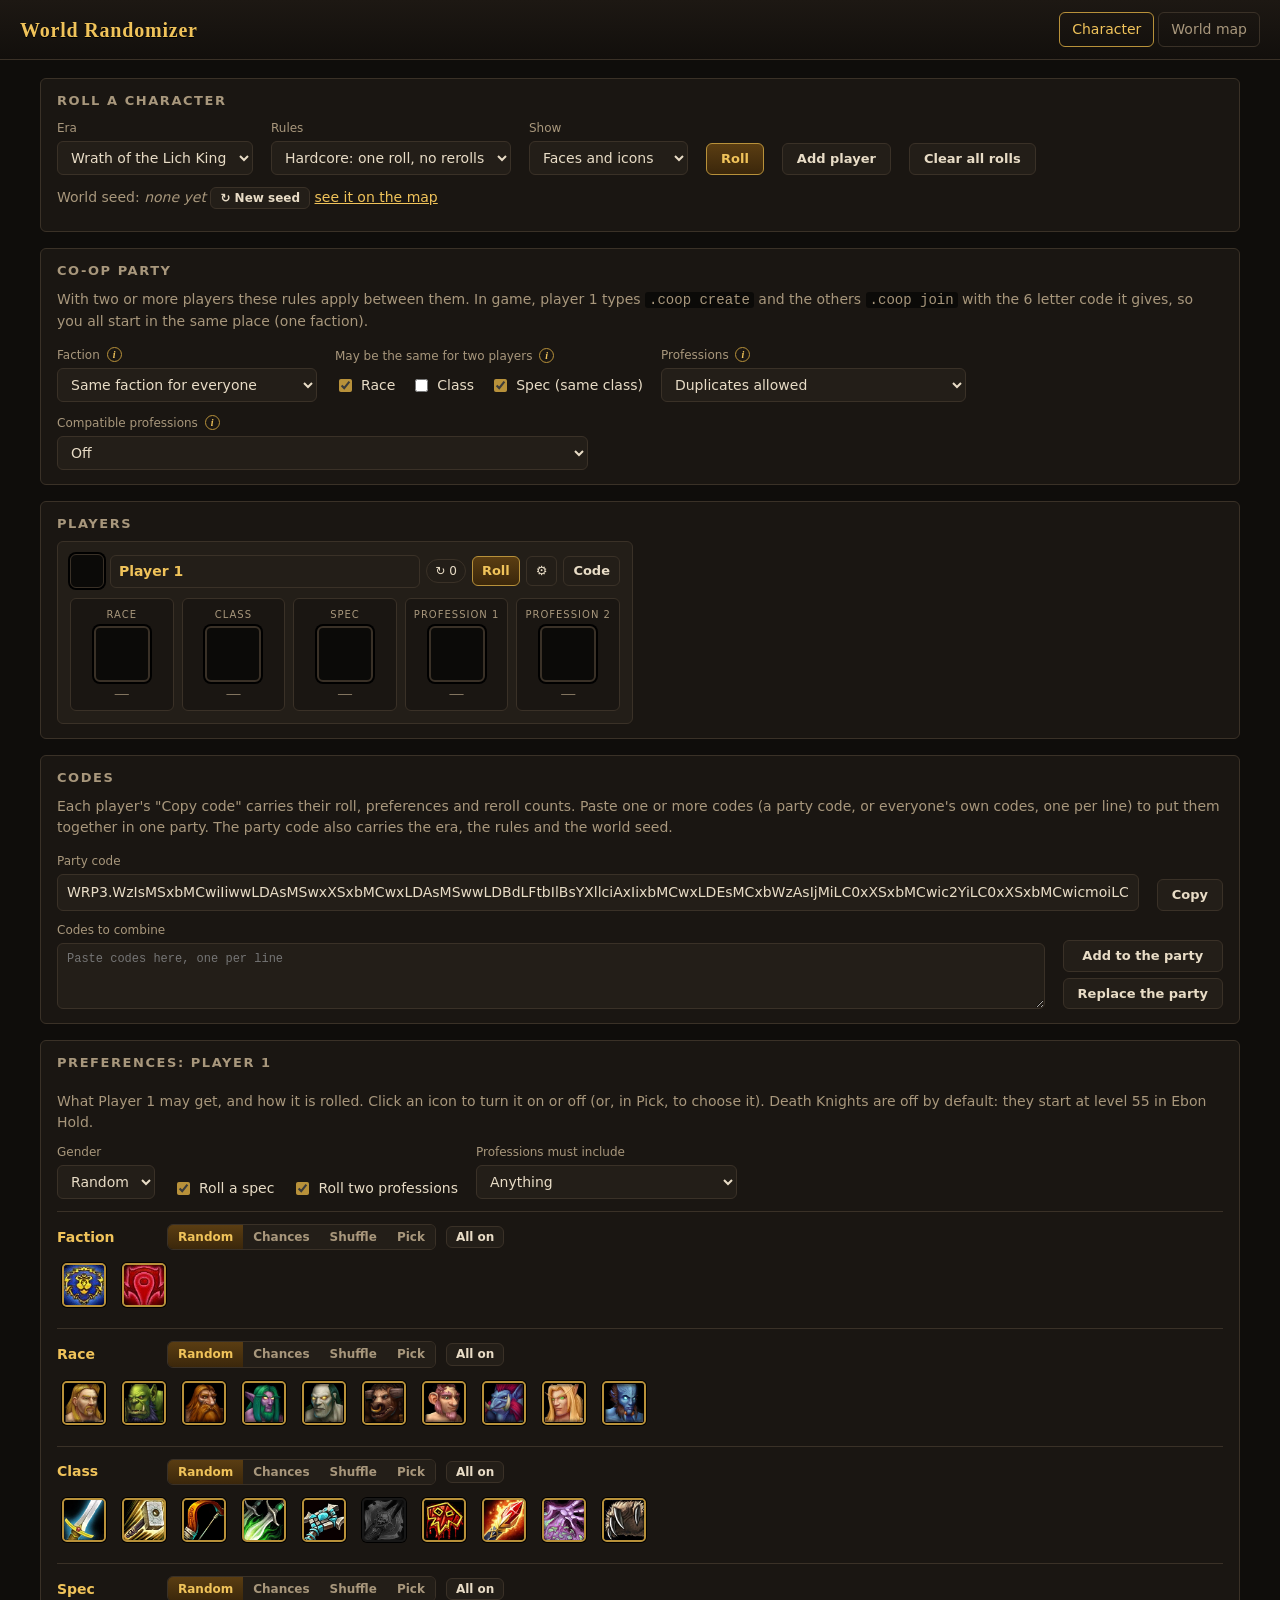
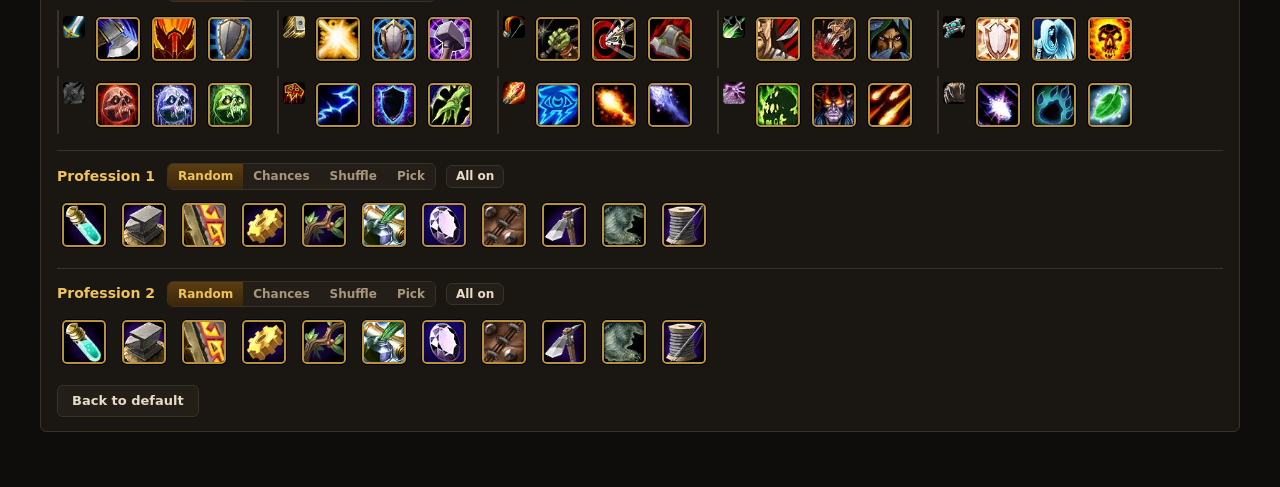
==== commit 3fb2a506: "Roller: player 1 stays, names follow places, rule explanations, clear rolls, no faction reroll in on" ====
--- a/web/index.html
+++ b/web/index.html
@@ -41,8 +41,8 @@
       </label>
       <button id="roll-all">Roll everyone</button>
       <button id="add-player" class="quiet">Add player</button>
-      <button id="reset" class="quiet" title="Clears every roll, locked hardcore rolls and reroll counts">
-        Start over</button>
+      <button id="reset" class="quiet" data-tip="Every player keeps their name and preferences; their rolls (locked
+        hardcore ones too) and reroll counts are cleared">Clear all rolls</button>
     </div>
     <p id="world" class="muted" style="margin:12px 0 0"></p>
     <p id="msg" class="msg" style="margin:8px 0 0"></p>
@@ -54,28 +54,45 @@
       types <code>.coop create</code> and the others <code>.coop join</code> with the 6 letter code it gives, so you all
       start in the same place (one faction).</p>
     <div class="controls">
-      <label class="field"><span>Faction</span>
+      <label class="field"><span>Faction <i class="info" data-tip="Same faction for everyone: player 1's preferences
+          pick a faction every player allows, and everyone rolls in it (co-op in game needs one faction); no faction
+          rerolls. | Each player rolls
+          their own: every player's own faction preferences. | All different: no two players share a faction, so two
+          players at most.">i</i></span>
         <select id="rule-faction">
           <option value="same">Same faction for everyone</option>
           <option value="free">Each player rolls their own</option>
           <option value="different">All different (2 players at most)</option>
         </select>
       </label>
-      <div class="field"><span>May be the same for two players</span>
+      <div class="field"><span>May be the same for two players <i class="info" data-tip="Ticked: two players may roll
+          the same race / class / spec. | Unticked: each one appears once in the party, so with Class unticked a party
+          of
+          five has five different classes. | Spec only matters between players of the same class.">i</i></span>
         <div class="checks" style="padding:6px 0">
           <label class="check"><input type="checkbox" id="dup-race"> Race</label>
           <label class="check"><input type="checkbox" id="dup-class"> Class</label>
           <label class="check"><input type="checkbox" id="dup-spec"> Spec (same class)</label>
         </div>
       </div>
-      <label class="field"><span>Professions</span>
+      <label class="field"><span>Professions <i class="info" data-tip="Duplicates allowed: any player may roll any
+          profession, even one someone else has. | Not in the same slot: two players can't share their Profession 1, nor
+          their Profession 2, but one player's Profession 1 may be another's Profession 2 (Mining + Alchemy next to
+          Herbalism + Mining is fine). | Never twice in the party: each profession appears once in the whole party, in
+          either slot.">i</i></span>
         <select id="dup-prof">
           <option value="yes">Duplicates allowed</option>
           <option value="slot">Not in the same slot (Profession 1 / 2)</option>
           <option value="no">Never twice in the party</option>
         </select>
       </label>
-      <label class="field"><span>Compatible professions</span>
+      <label class="field"><span>Compatible professions <i class="info" data-tip="Off: the two professions are rolled
+          freely. | Each player's two go together: every player gets a pair that works on one character: a gathering
+          profession with the crafting one it supplies (Skinning + Leatherworking, Mining + Blacksmithing / Engineering
+          / Jewelcrafting, Herbalism + Alchemy / Inscription), or Tailoring + Enchanting. | The party covers itself:
+          every crafting profession in the party has its gathering profession somewhere in the party, and every
+          gathering profession supplies someone's crafting, so a player with Mining + Alchemy and one with Herbalism +
+          Jewelcrafting supply each other. | Solo, this means your own pair has to supply itself.">i</i></span>
         <select id="compat">
           <option value="off">Off</option>
           <option value="player">Each player's two go together (Skinning + Leatherworking)</option>
--- a/web/style.css
+++ b/web/style.css
@@ -136,7 +136,8 @@
   font-size: 13px;
   z-index: 10;
   display: none;
-  max-width: 360px;
+  max-width: 380px;
+  white-space: pre-line;
 }
 
 .tooltip b { color: var(--gold); font-size: 14px; }
@@ -323,3 +324,10 @@
 .specgroup .classmark { width: 22px; height: 22px; border-radius: 4px; margin: 4px 4px 0 2px; }
 .specgroup .classname { font-size: 11px; color: var(--muted); writing-mode: vertical-rl; transform: rotate(180deg); }
 .specgroup.class-off .classmark { filter: grayscale(1) brightness(0.5); }
+
+.info {
+  display: inline-flex; align-items: center; justify-content: center;
+  width: 15px; height: 15px; margin-left: 3px; border-radius: 50%;
+  border: 1px solid var(--gold-dim); color: var(--gold); font: italic 600 10px/1 Georgia, serif;
+  cursor: help; vertical-align: 1px;
+}
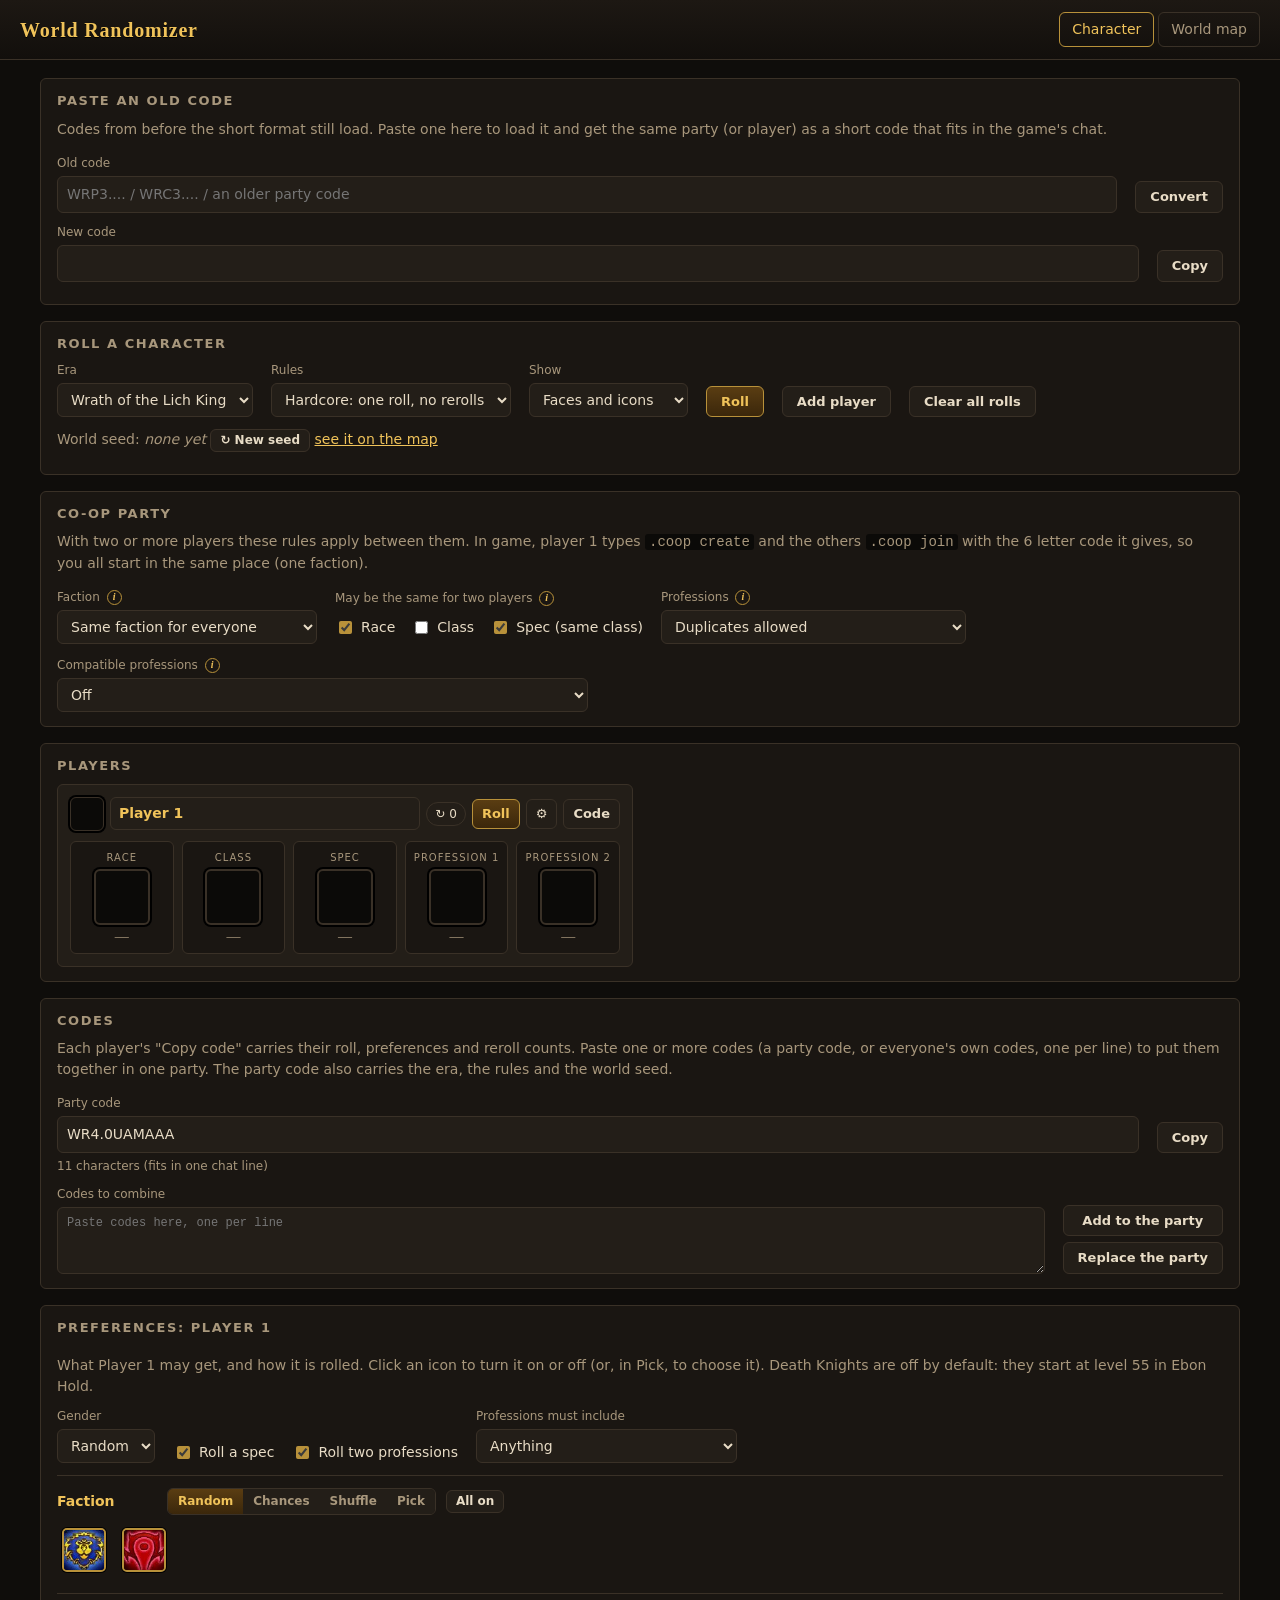
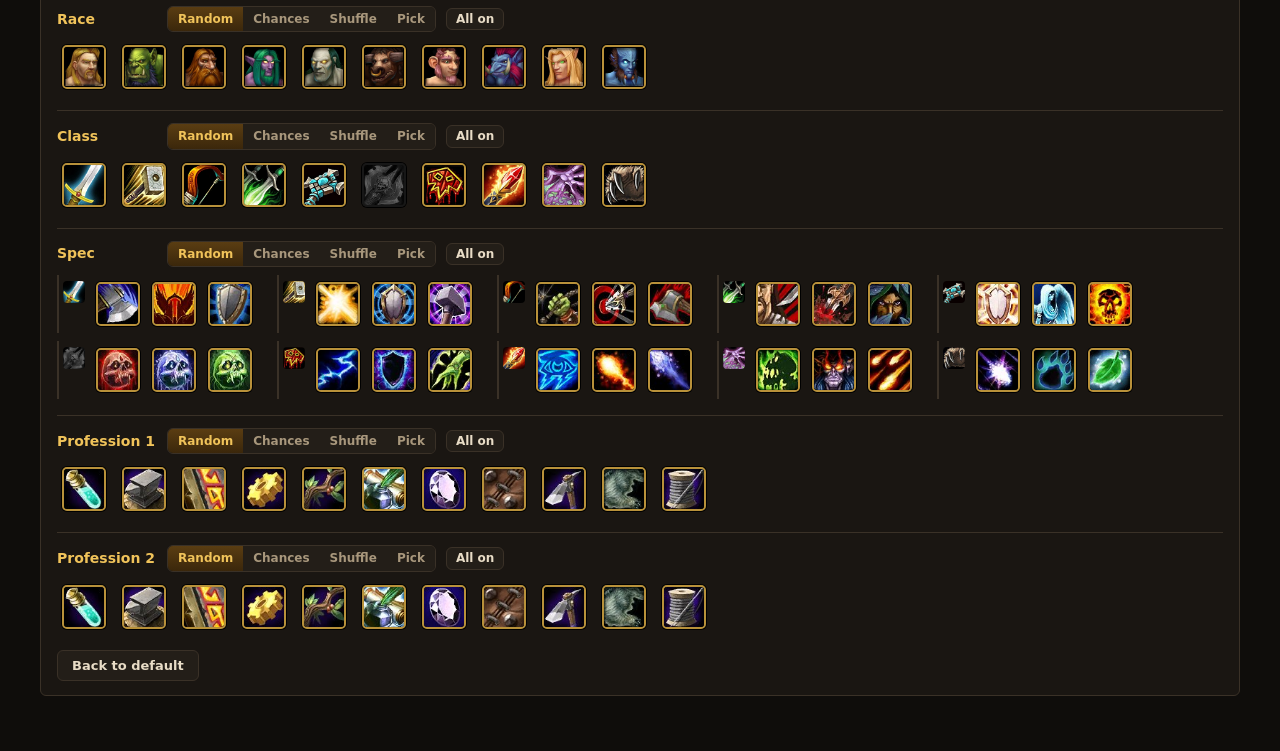
==== commit 22e134a0: "Roller: short codes that fit in the game's chat, and a converter for old codes Codes are now packed " ====
--- a/web/index.html
+++ b/web/index.html
@@ -16,6 +16,25 @@
 </header>
 
 <main>
+  <section class="panel">
+    <h2>Paste an old code</h2>
+    <p class="muted" style="margin-top:0">Codes from before the short format still load. Paste one here to load it
+      and get the same party (or player) as a short code that fits in the game's chat.</p>
+    <div class="controls">
+      <label class="field grow"><span>Old code</span>
+        <input type="text" id="convert-in" placeholder="WRP3.... / WRC3.... / an older party code">
+      </label>
+      <button class="quiet" id="convert-go">Convert</button>
+    </div>
+    <div class="controls" style="margin-top:10px">
+      <label class="field grow"><span>New code</span>
+        <input type="text" id="convert-out" readonly>
+      </label>
+      <button class="quiet" id="convert-copy">Copy</button>
+    </div>
+    <p id="convert-msg" class="muted" style="margin:8px 0 0"></p>
+  </section>
+
   <section class="panel">
     <h2>Roll a character</h2>
     <div class="controls">
@@ -118,6 +137,7 @@
       </label>
       <button class="quiet" id="party-copy">Copy</button>
     </div>
+    <p id="party-code-size" class="muted small" style="margin:4px 0 0"></p>
     <div class="controls" style="margin-top:10px">
       <label class="field grow"><span>Codes to combine</span>
         <textarea id="load-codes" rows="3" placeholder="Paste codes here, one per line"></textarea>
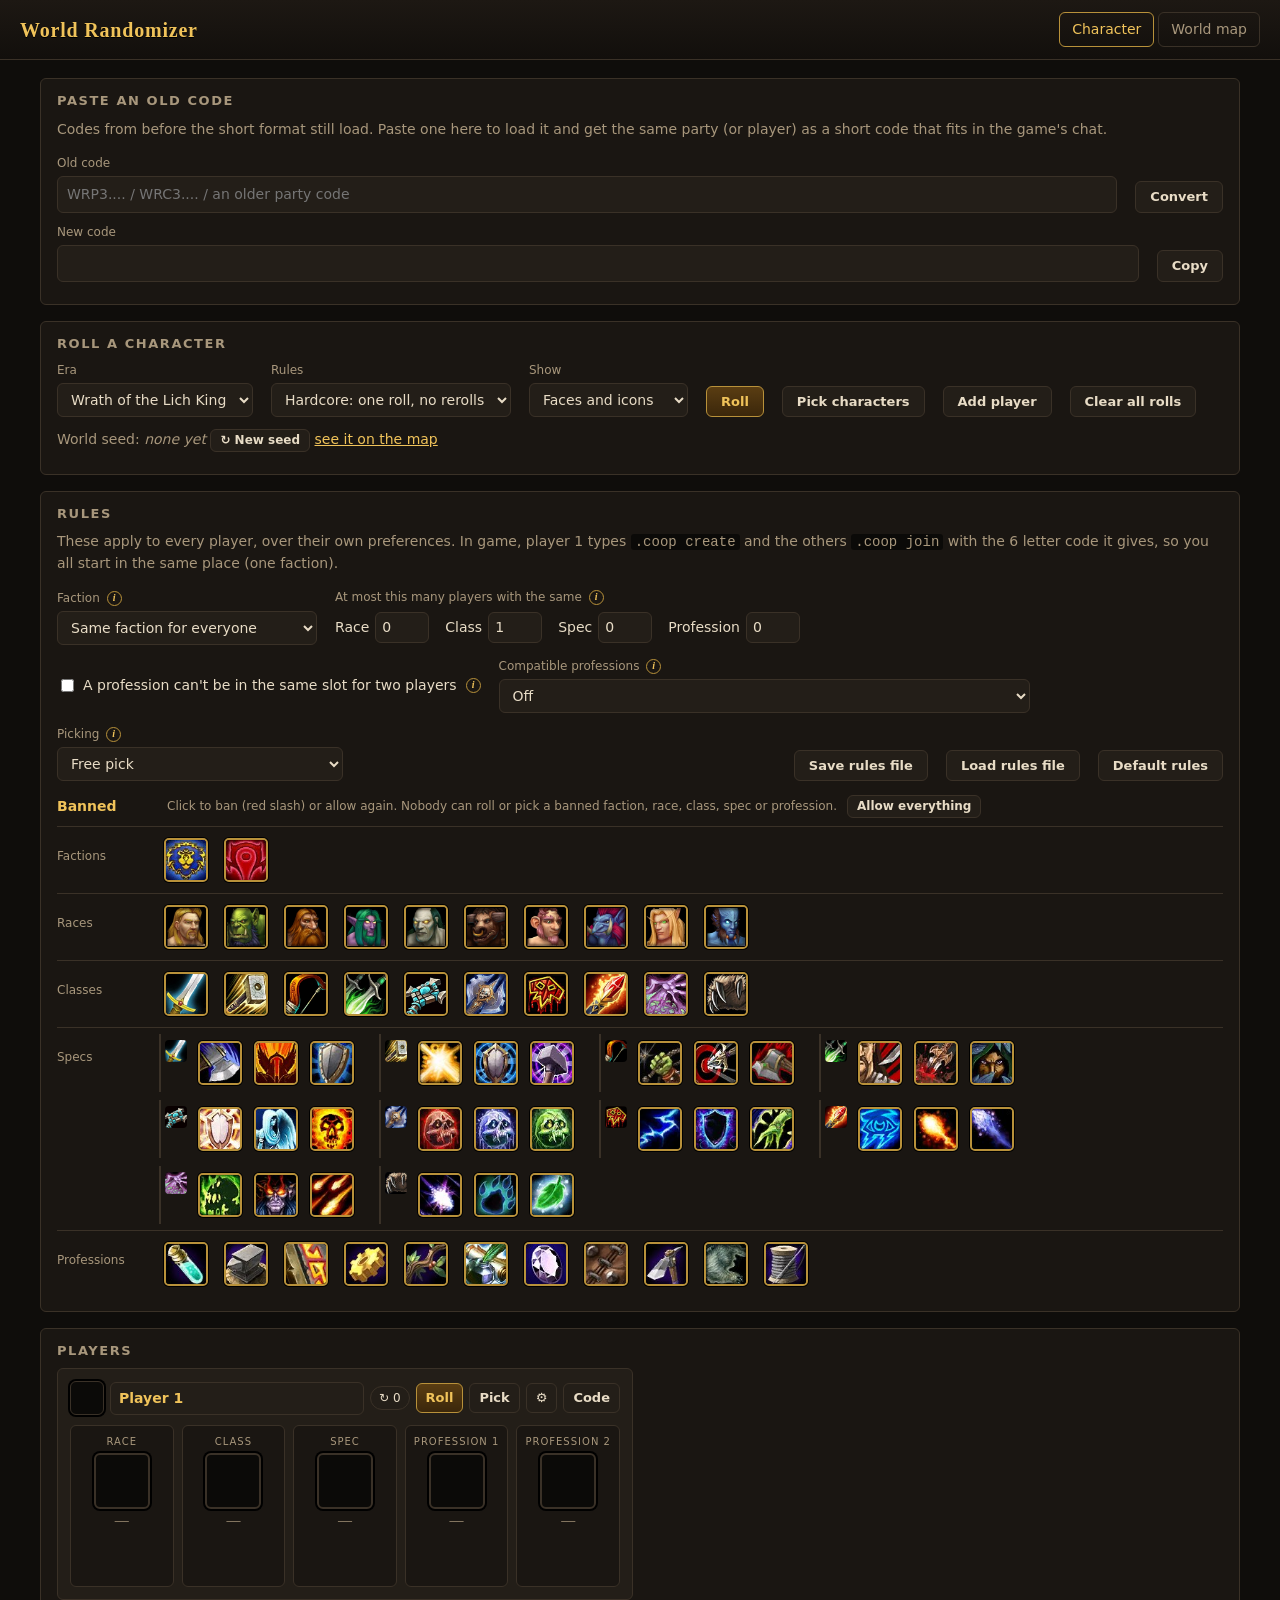
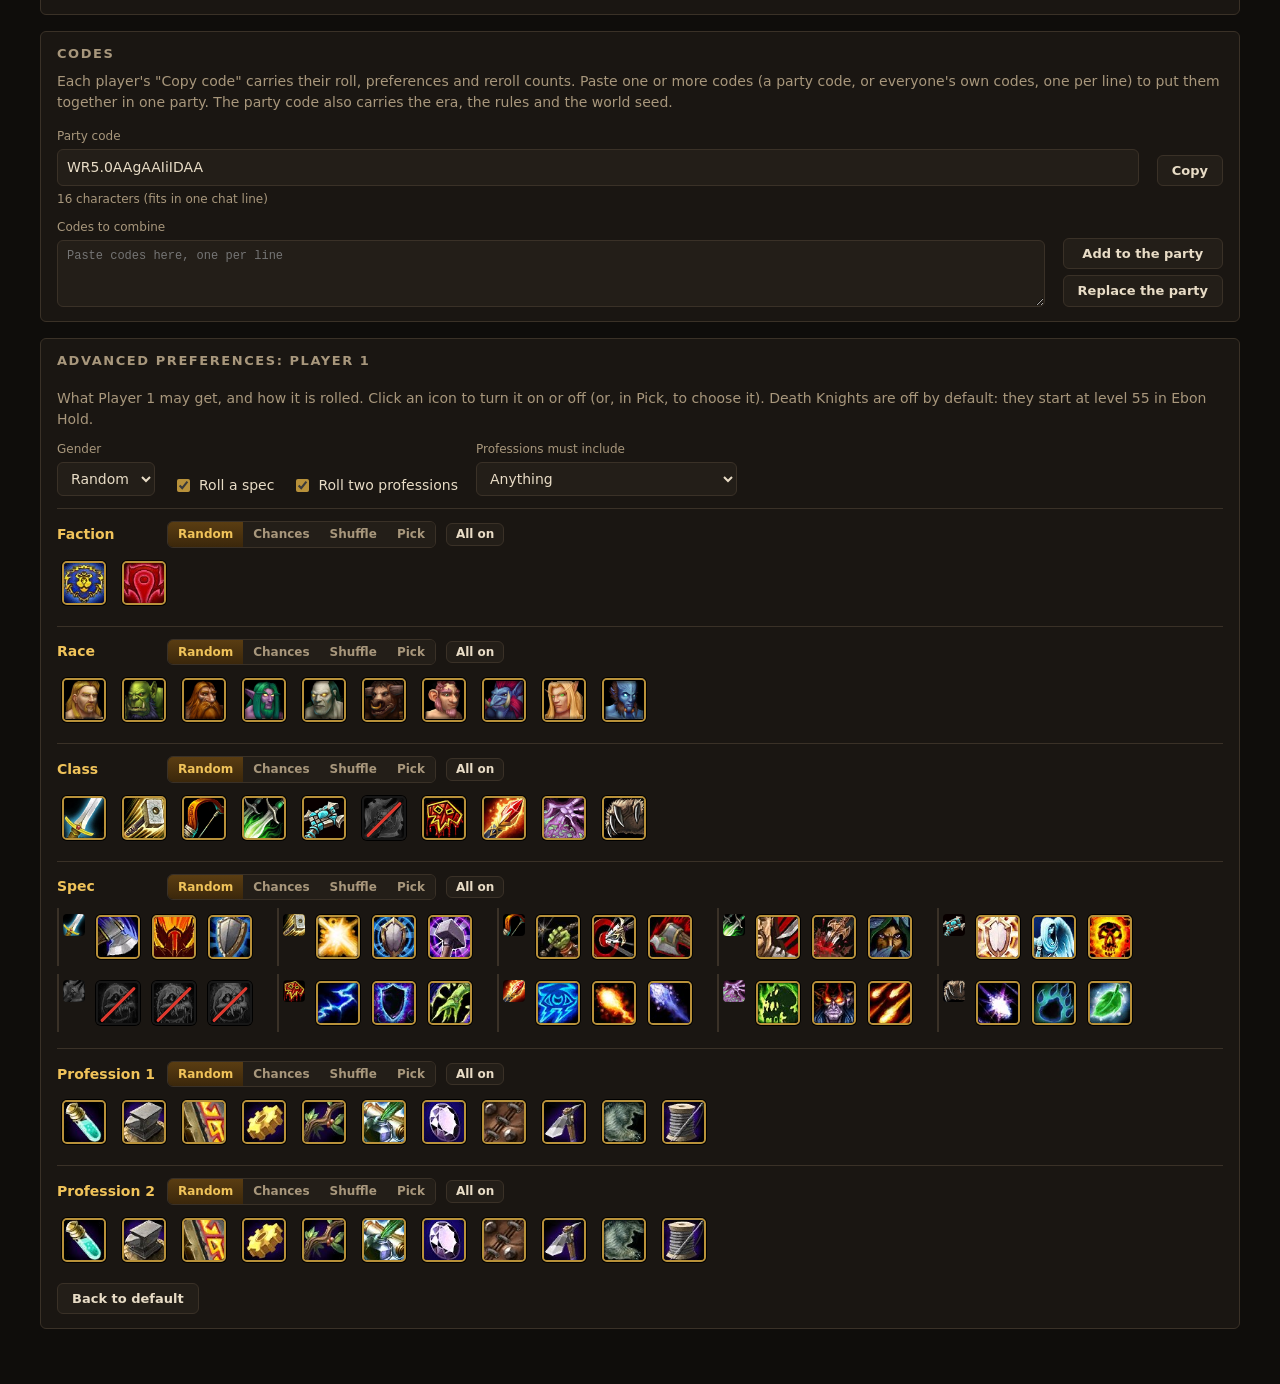
==== commit 0742052b: "Roller: rules for everyone, draft bans, a step by step character picker, config file; addon version " ====
--- a/web/index.html
+++ b/web/index.html
@@ -59,6 +59,8 @@
         </select>
       </label>
       <button id="roll-all">Roll everyone</button>
+      <button class="quiet" data-act="pick" data-tip="Pick a character yourself, step by step: faction, race, class
+        and spec, professions">Pick characters</button>
       <button id="add-player" class="quiet">Add player</button>
       <button id="reset" class="quiet" data-tip="Every player keeps their name and preferences; their rolls (locked
         hardcore ones too) and reroll counts are cleared">Clear all rolls</button>
@@ -67,44 +69,35 @@
     <p id="msg" class="msg" style="margin:8px 0 0"></p>
   </section>
 
-  <section class="panel" id="party-rules-panel">
-    <h2>Co-op party</h2>
-    <p class="muted" style="margin-top:0">With two or more players these rules apply between them. In game, player 1
+  <section class="panel" id="rules-panel">
+    <h2>Rules</h2>
+    <p class="muted" style="margin-top:0">These apply to every player, over their own preferences. In game, player 1
       types <code>.coop create</code> and the others <code>.coop join</code> with the 6 letter code it gives, so you all
       start in the same place (one faction).</p>
     <div class="controls">
       <label class="field"><span>Faction <i class="info" data-tip="Same faction for everyone: player 1's preferences
           pick a faction every player allows, and everyone rolls in it (co-op in game needs one faction); no faction
-          rerolls. | Each player rolls
-          their own: every player's own faction preferences. | All different: no two players share a faction, so two
-          players at most.">i</i></span>
+          rerolls. | Each player rolls their own: every player's own faction preferences. | All different: no two
+          players share a faction, so two players at most.">i</i></span>
         <select id="rule-faction">
           <option value="same">Same faction for everyone</option>
           <option value="free">Each player rolls their own</option>
           <option value="different">All different (2 players at most)</option>
         </select>
       </label>
-      <div class="field"><span>May be the same for two players <i class="info" data-tip="Ticked: two players may roll
-          the same race / class / spec. | Unticked: each one appears once in the party, so with Class unticked a party
-          of
-          five has five different classes. | Spec only matters between players of the same class.">i</i></span>
-        <div class="checks" style="padding:6px 0">
-          <label class="check"><input type="checkbox" id="dup-race"> Race</label>
-          <label class="check"><input type="checkbox" id="dup-class"> Class</label>
-          <label class="check"><input type="checkbox" id="dup-spec"> Spec (same class)</label>
+      <div class="field"><span>At most this many players with the same <i class="info" data-tip="0 = no limit. | 1 =
+          each one appears once in the party: Class 1 gives a party of five five different classes. | Spec counts
+          players of the same class and spec. | Profession counts both slots.">i</i></span>
+        <div class="checks limits" style="padding:2px 0">
+          <label class="check">Race <input type="number" min="0" max="40" id="limit-race"></label>
+          <label class="check">Class <input type="number" min="0" max="40" id="limit-class"></label>
+          <label class="check">Spec <input type="number" min="0" max="40" id="limit-spec"></label>
+          <label class="check">Profession <input type="number" min="0" max="40" id="limit-prof"></label>
         </div>
       </div>
-      <label class="field"><span>Professions <i class="info" data-tip="Duplicates allowed: any player may roll any
-          profession, even one someone else has. | Not in the same slot: two players can't share their Profession 1, nor
-          their Profession 2, but one player's Profession 1 may be another's Profession 2 (Mining + Alchemy next to
-          Herbalism + Mining is fine). | Never twice in the party: each profession appears once in the whole party, in
-          either slot.">i</i></span>
-        <select id="dup-prof">
-          <option value="yes">Duplicates allowed</option>
-          <option value="slot">Not in the same slot (Profession 1 / 2)</option>
-          <option value="no">Never twice in the party</option>
-        </select>
-      </label>
+      <label class="check" style="align-self:center"><input type="checkbox" id="prof-slot"> A profession can't be in
+        the same slot for two players <i class="info" data-tip="Two players can't share their Profession 1, nor their
+          Profession 2, but one player's Profession 1 may be another's Profession 2.">i</i></label>
       <label class="field"><span>Compatible professions <i class="info" data-tip="Off: the two professions are rolled
           freely. | Each player's two go together: every player gets a pair that works on one character: a gathering
           profession with the crafting one it supplies (Skinning + Leatherworking, Mining + Blacksmithing / Engineering
@@ -119,6 +112,34 @@
         </select>
       </label>
     </div>
+    <div class="controls" style="margin-top:12px">
+      <label class="field"><span>Picking <i class="info" data-tip="Free pick: everyone picks (or rolls) from whatever
+          the rules allow. | Draft: in the character picker each player first bans up to this many races, classes,
+          specs and professions, for everyone; random rolls respect those bans too.">i</i></span>
+        <select id="rule-pick">
+          <option value="free">Free pick</option>
+          <option value="draft">Draft (each player bans some first)</option>
+        </select>
+      </label>
+      <div class="field" id="draft-box"><span>Bans per player in the draft</span>
+        <div class="checks limits" style="padding:2px 0">
+          <label class="check">Races <input type="number" min="0" max="15" id="draft-race"></label>
+          <label class="check">Classes <input type="number" min="0" max="15" id="draft-cls"></label>
+          <label class="check">Specs <input type="number" min="0" max="15" id="draft-spec"></label>
+          <label class="check">Professions <input type="number" min="0" max="15" id="draft-prof"></label>
+        </div>
+      </div>
+      <span class="spacer" style="flex:1"></span>
+      <button class="quiet" id="rules-save" data-tip="Download these rules as a file (roller-rules.json) to keep or
+        share">Save rules file</button>
+      <label class="quiet filebtn" data-tip="Load rules from a saved file">Load rules file
+        <input type="file" id="rules-load" accept=".json,application/json" hidden></label>
+      <button class="quiet" id="rules-default" data-tip="Back to the rules in roller-config.js">Default rules</button>
+    </div>
+    <div class="cathead" style="margin-top:14px"><b>Banned</b><span class="muted small">Click to ban (red slash) or
+      allow again. Nobody can roll or pick a banned faction, race, class, spec or profession.</span>
+      <button class="quiet small-btn" data-act="unban">Allow everything</button></div>
+    <div id="bans"></div>
   </section>
 
   <section class="panel">
@@ -176,14 +197,16 @@
   </section>
 
   <section class="panel">
-    <h2 id="prefs-title">Preferences</h2>
+    <h2 id="prefs-title">Advanced preferences</h2>
     <div id="prefs-tabs" class="tabs"></div>
     <div id="prefs"></div>
   </section>
 </main>
 
 <div class="tooltip" id="tip"></div>
-
+<div class="wizard-back" id="wizard"></div>
+
+<script src="roller-config.js"></script>
 <script src="zones.js"></script>
 <script src="randomizer.js"></script>
 <script src="roller.js"></script>
--- a/web/style.css
+++ b/web/style.css
@@ -254,6 +254,7 @@
   max-width: 100%; }
 .tile.empty .tname { color: var(--muted); font-weight: 400; }
 .tile .sub { font-size: 11px; color: var(--muted); }
+.tile .tile-foot { margin-top: auto; padding-top: 4px; min-height: 24px; }
 
 button.reroll {
   padding: 2px 8px;
@@ -331,3 +332,93 @@
   border: 1px solid var(--gold-dim); color: var(--gold); font: italic 600 10px/1 Georgia, serif;
   cursor: help; vertical-align: 1px;
 }
+
+/* Off / banned items: greyed with a red slash; blocked ones (banned, or their faction / class is off) can't be
+   clicked */
+.icw { position: relative; display: inline-block; line-height: 0; }
+.item.slashed .icw::after {
+  content: ""; position: absolute; left: -2px; right: -2px; top: 50%; height: 3px;
+  background: #e03a2f; transform: rotate(-45deg); box-shadow: 0 0 2px #000; border-radius: 2px;
+}
+.item.slashed .iname::after { content: " \2715"; color: #e03a2f; text-decoration: none; display: inline-block; }
+.item.blocked { cursor: not-allowed; }
+.item.blocked:hover { background: none; border-color: transparent; }
+
+.limits input { width: 54px; padding: 4px 6px; }
+.banrow { display: flex; gap: 12px; align-items: flex-start; padding: 6px 0; border-top: 1px solid var(--line); }
+.banlabel { min-width: 90px; color: var(--muted); font-size: 12px; padding-top: 14px; }
+
+/* Character picker */
+.wizard-back {
+  position: fixed; inset: 0; background: rgba(0, 0, 0, 0.72); display: none; z-index: 20;
+  align-items: flex-start; justify-content: center; overflow-y: auto; padding: 24px 16px;
+}
+.wizard {
+  background: var(--panel); border: 1px solid var(--gold-dim); border-radius: 10px; width: 100%; max-width: 960px;
+  box-shadow: 0 10px 40px rgba(0, 0, 0, 0.6);
+}
+.whead { display: flex; align-items: center; justify-content: space-between; padding: 12px 16px;
+  border-bottom: 1px solid var(--line); font: 600 17px/1.2 "Palatino Linotype", Georgia, serif; color: var(--gold); }
+.wsteps { display: flex; flex-wrap: wrap; gap: 4px; padding: 10px 16px 0; }
+.wstep {
+  background: var(--panel-2); color: var(--muted); border-color: var(--line); padding: 5px 10px; font-size: 12px;
+}
+.wstep.on { color: var(--gold); border-color: var(--gold-dim); background: linear-gradient(#5a3d12, #3b270b); }
+.wnote { margin: 10px 16px 0; padding: 8px 10px; border-left: 3px solid var(--gold-dim); background: var(--panel-2);
+  font-size: 13px; }
+.wbody { padding: 12px 16px; min-height: 240px; }
+.wfoot { display: flex; align-items: center; gap: 10px; padding: 12px 16px; border-top: 1px solid var(--line); }
+.wfoot .spacer { flex: 1; }
+.wfoot a { font-size: 12px; }
+.wsub { font: 600 13px/1.2 system-ui, sans-serif; color: var(--muted); letter-spacing: 0.08em;
+  text-transform: uppercase;
+  margin: 16px 0 8px; }
+.wtoolbar { margin-bottom: 10px; font-size: 13px; color: var(--muted); }
+
+.wcard {
+  background: var(--panel-2); border: 2px solid var(--line); border-radius: 8px; padding: 10px; cursor: pointer;
+  display: flex; flex-direction: column; align-items: center; gap: 6px; text-align: center; min-width: 0;
+}
+.wcard:hover { border-color: var(--gold-dim); }
+.wcard.sel { border-color: var(--gold); box-shadow: 0 0 0 1px var(--gold), 0 0 14px rgba(240, 195, 90, 0.35); }
+.wcard.no { opacity: 0.4; cursor: not-allowed; filter: grayscale(0.9); }
+.wcard.no:hover { border-color: var(--line); }
+.wcard img { width: 48px; height: 48px; border-radius: 6px; border: 2px solid var(--gold-dim); }
+.wcard b { color: var(--gold); font: 600 15px/1.2 "Palatino Linotype", Georgia, serif; }
+.wcard .role { font-size: 12px; color: #9fdc7c; }
+.wgrid { display: grid; grid-template-columns: repeat(auto-fill, minmax(150px, 1fr)); gap: 10px; }
+.wgrid.big { grid-template-columns: repeat(2, minmax(0, 220px)); justify-content: center; }
+.wgrid.big .wcard img { width: 96px; height: 96px; }
+
+.wraces { display: grid; grid-template-columns: repeat(auto-fill, minmax(280px, 1fr)); gap: 10px; }
+.wraces .wcard { flex-direction: row; align-items: flex-start; text-align: left; }
+.wraces .face { width: 64px; height: 64px; }
+.wrace-text { display: flex; flex-direction: column; gap: 6px; min-width: 0; }
+.wrow { display: flex; flex-wrap: wrap; gap: 4px; }
+.wrow img { width: 26px; height: 26px; border-width: 1px; border-radius: 4px; }
+.wrow img.gone { filter: grayscale(1) brightness(0.4); }
+
+.wbanners { display: flex; flex-wrap: wrap; gap: 10px; justify-content: center; }
+.wbanners .wcard { width: 104px; min-height: 170px; justify-content: center;
+  background: linear-gradient(180deg, #2c241b, #18130f); }
+.wbanners .wcard img { width: 56px; height: 56px; }
+
+.wprofs { display: grid; grid-template-columns: 1fr 1fr; gap: 16px; }
+@media (max-width: 700px) { .wprofs { grid-template-columns: 1fr; } }
+.wlist { display: flex; flex-direction: column; gap: 6px; }
+.wlist .wcard { flex-direction: row; text-align: left; padding: 6px 8px; }
+.wlist .wcard img { width: 36px; height: 36px; }
+.wlist .wcard span { display: flex; flex-direction: column; gap: 2px; }
+.wlist .wcard b { font-size: 14px; }
+
+.wsummary { display: grid; grid-template-columns: repeat(auto-fit, minmax(130px, 1fr)); gap: 10px; }
+.wsummary > div { background: var(--panel-2); border: 1px solid var(--line); border-radius: 8px; padding: 10px;
+  display: flex; flex-direction: column; align-items: center; gap: 4px; }
+.wsummary img { width: 56px; height: 56px; border-radius: 6px; border: 2px solid var(--gold-dim); }
+.wsummary b { color: var(--gold); }
+.wsummary span { font-size: 12px; color: var(--muted); }
+
+.filebtn { display: inline-flex; align-items: center; cursor: pointer; background: var(--panel-2); color: var(--text);
+  border: 1px solid var(--line); border-radius: var(--radius); padding: 7px 14px;
+  font: 600 13px/1.2 system-ui, sans-serif; }
+.filebtn:hover { filter: brightness(1.15); }
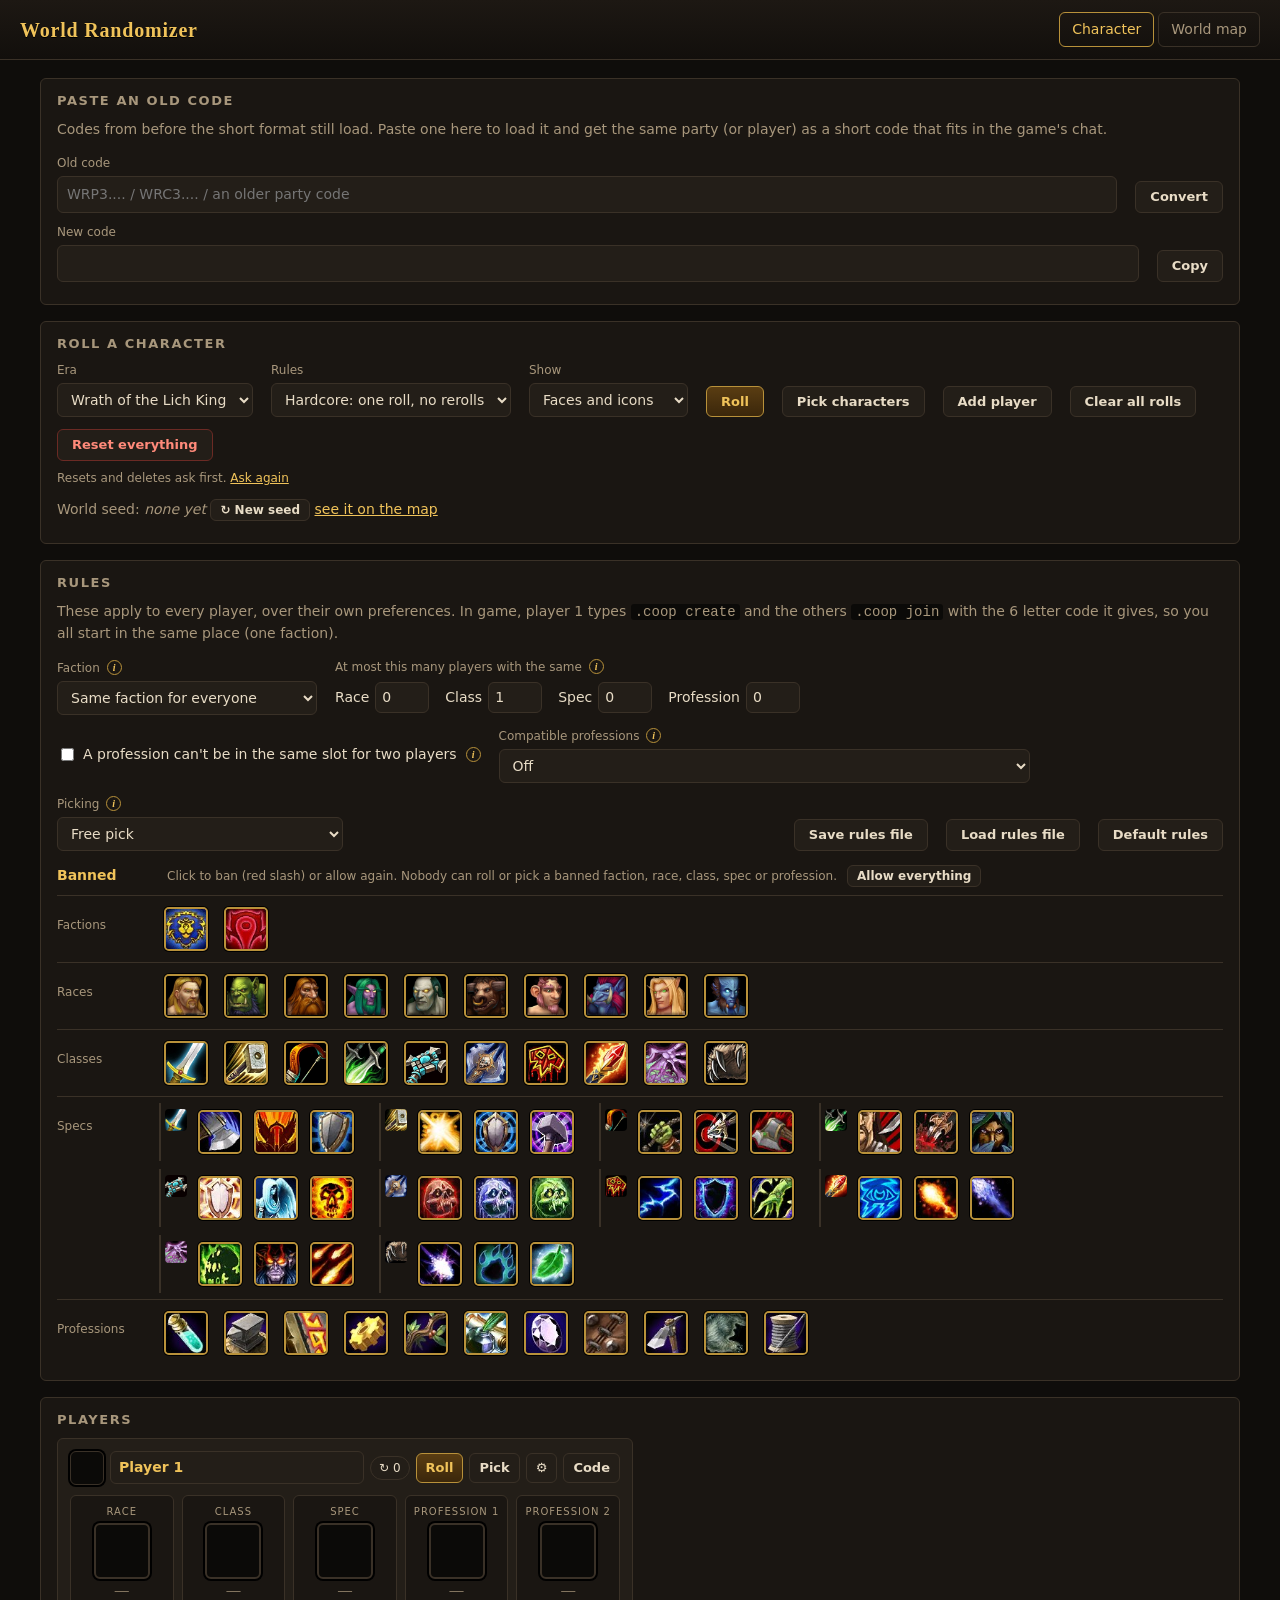
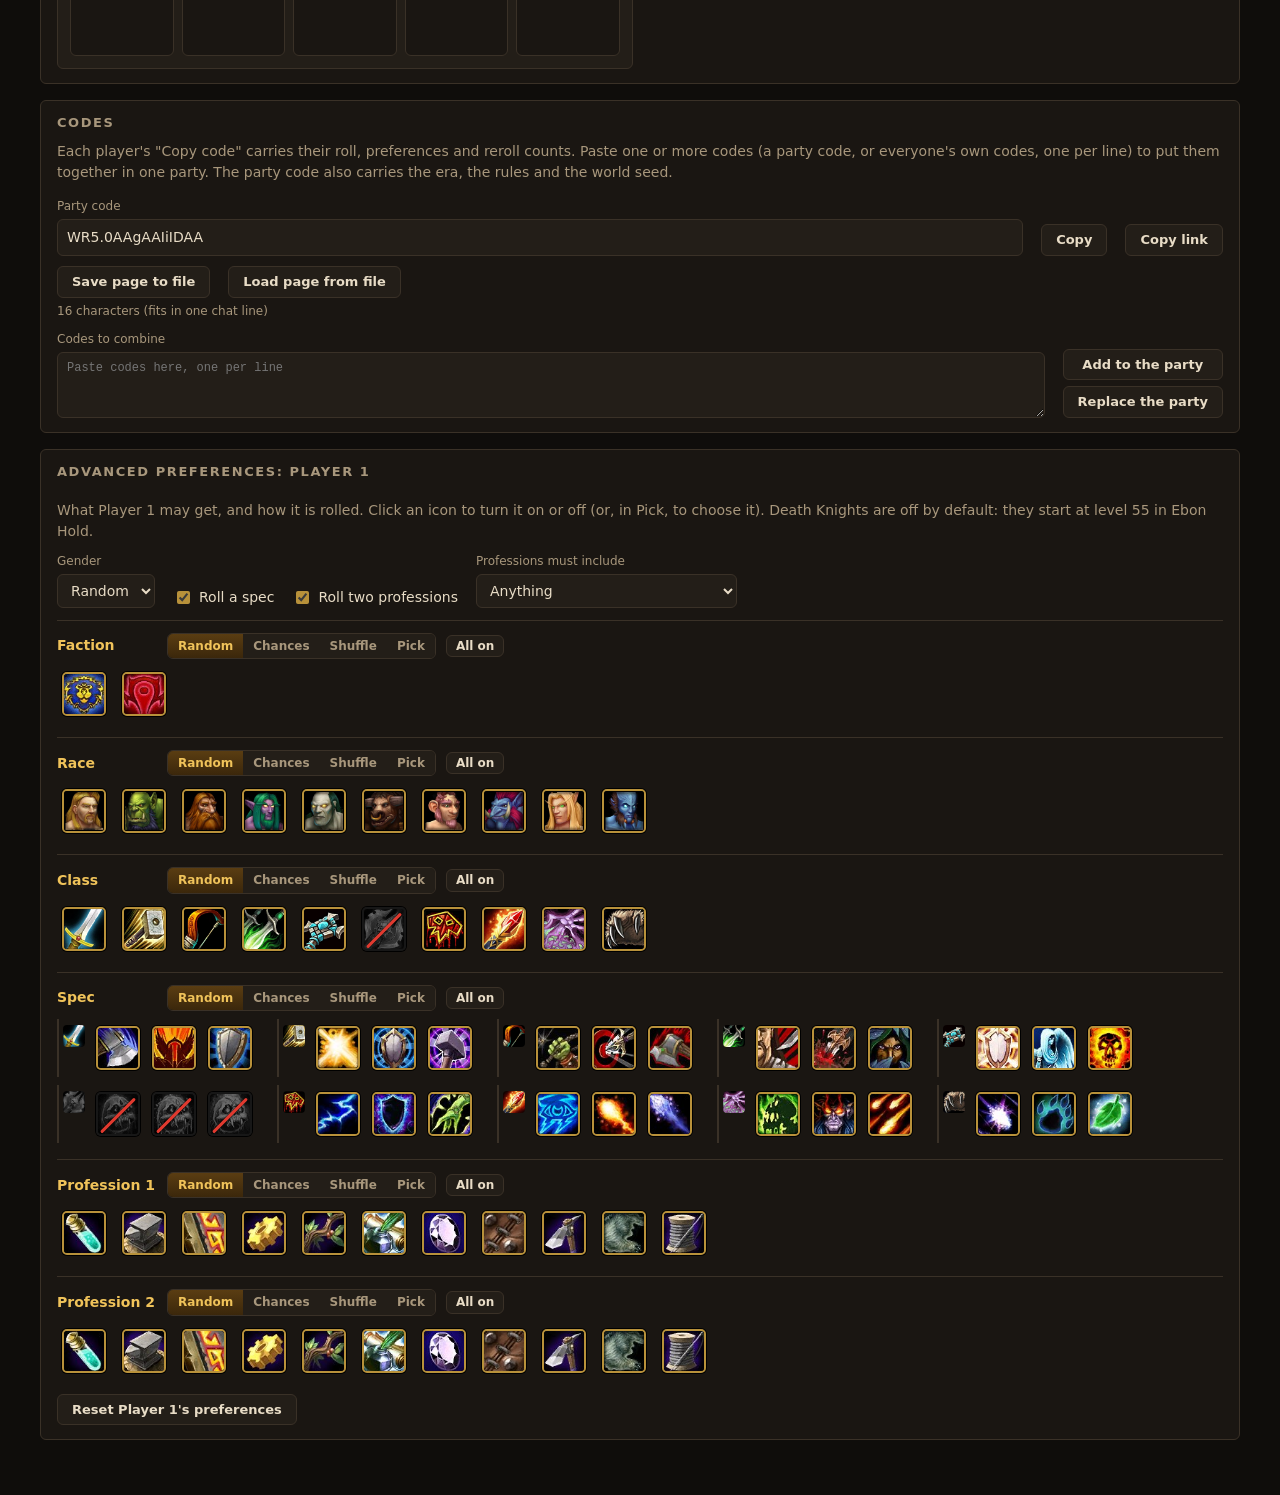
==== commit bae60f2e: "Roller: reset everything, whole page to a file, share link, and a question before every reset or del" ====
--- a/web/index.html
+++ b/web/index.html
@@ -64,7 +64,11 @@
       <button id="add-player" class="quiet">Add player</button>
       <button id="reset" class="quiet" data-tip="Every player keeps their name and preferences; their rolls (locked
         hardcore ones too) and reroll counts are cleared">Clear all rolls</button>
-    </div>
+      <button id="reset-all" class="quiet danger" data-tip="Everything back to the start: one player, default
+        preferences, the rules from roller-config.js, no rolls (the world seed stays)">Reset everything</button>
+    </div>
+    <p class="muted small" style="margin:8px 0 0">Resets and deletes ask first. <a href="#" id="ask-again"
+      data-tip="Bring back every question you ticked &quot;Do not ask again&quot; on">Ask again</a></p>
     <p id="world" class="muted" style="margin:12px 0 0"></p>
     <p id="msg" class="msg" style="margin:8px 0 0"></p>
   </section>
@@ -157,6 +161,14 @@
         <input type="text" id="party-code" readonly>
       </label>
       <button class="quiet" id="party-copy">Copy</button>
+      <button class="quiet" id="link-copy" data-tip="A link to this page that opens with this party, rules and
+        world seed (the page has to be at the same address for your friend, e.g. on a web server)">Copy link</button>
+    </div>
+    <div class="controls" style="margin-top:10px">
+      <button class="quiet" id="page-save" data-tip="Download the whole page (players, preferences, rules, rolls,
+        counts, shuffle decks, display, world seed and map settings) as roller-page.json">Save page to file</button>
+      <label class="quiet filebtn" data-tip="Load a page saved with Save page to file">Load page from file
+        <input type="file" id="page-load" accept=".json,application/json" hidden></label>
     </div>
     <p id="party-code-size" class="muted small" style="margin:4px 0 0"></p>
     <div class="controls" style="margin-top:10px">
@@ -205,6 +217,7 @@
 
 <div class="tooltip" id="tip"></div>
 <div class="wizard-back" id="wizard"></div>
+<div class="wizard-back" id="confirm"></div>
 
 <script src="roller-config.js"></script>
 <script src="zones.js"></script>
--- a/web/style.css
+++ b/web/style.css
@@ -422,3 +422,6 @@
   border: 1px solid var(--line); border-radius: var(--radius); padding: 7px 14px;
   font: 600 13px/1.2 system-ui, sans-serif; }
 .filebtn:hover { filter: brightness(1.15); }
+
+button.danger { color: #ff8a7a; border-color: #6b2a24; }
+.wizard.confirm { max-width: 460px; margin-top: 12vh; }
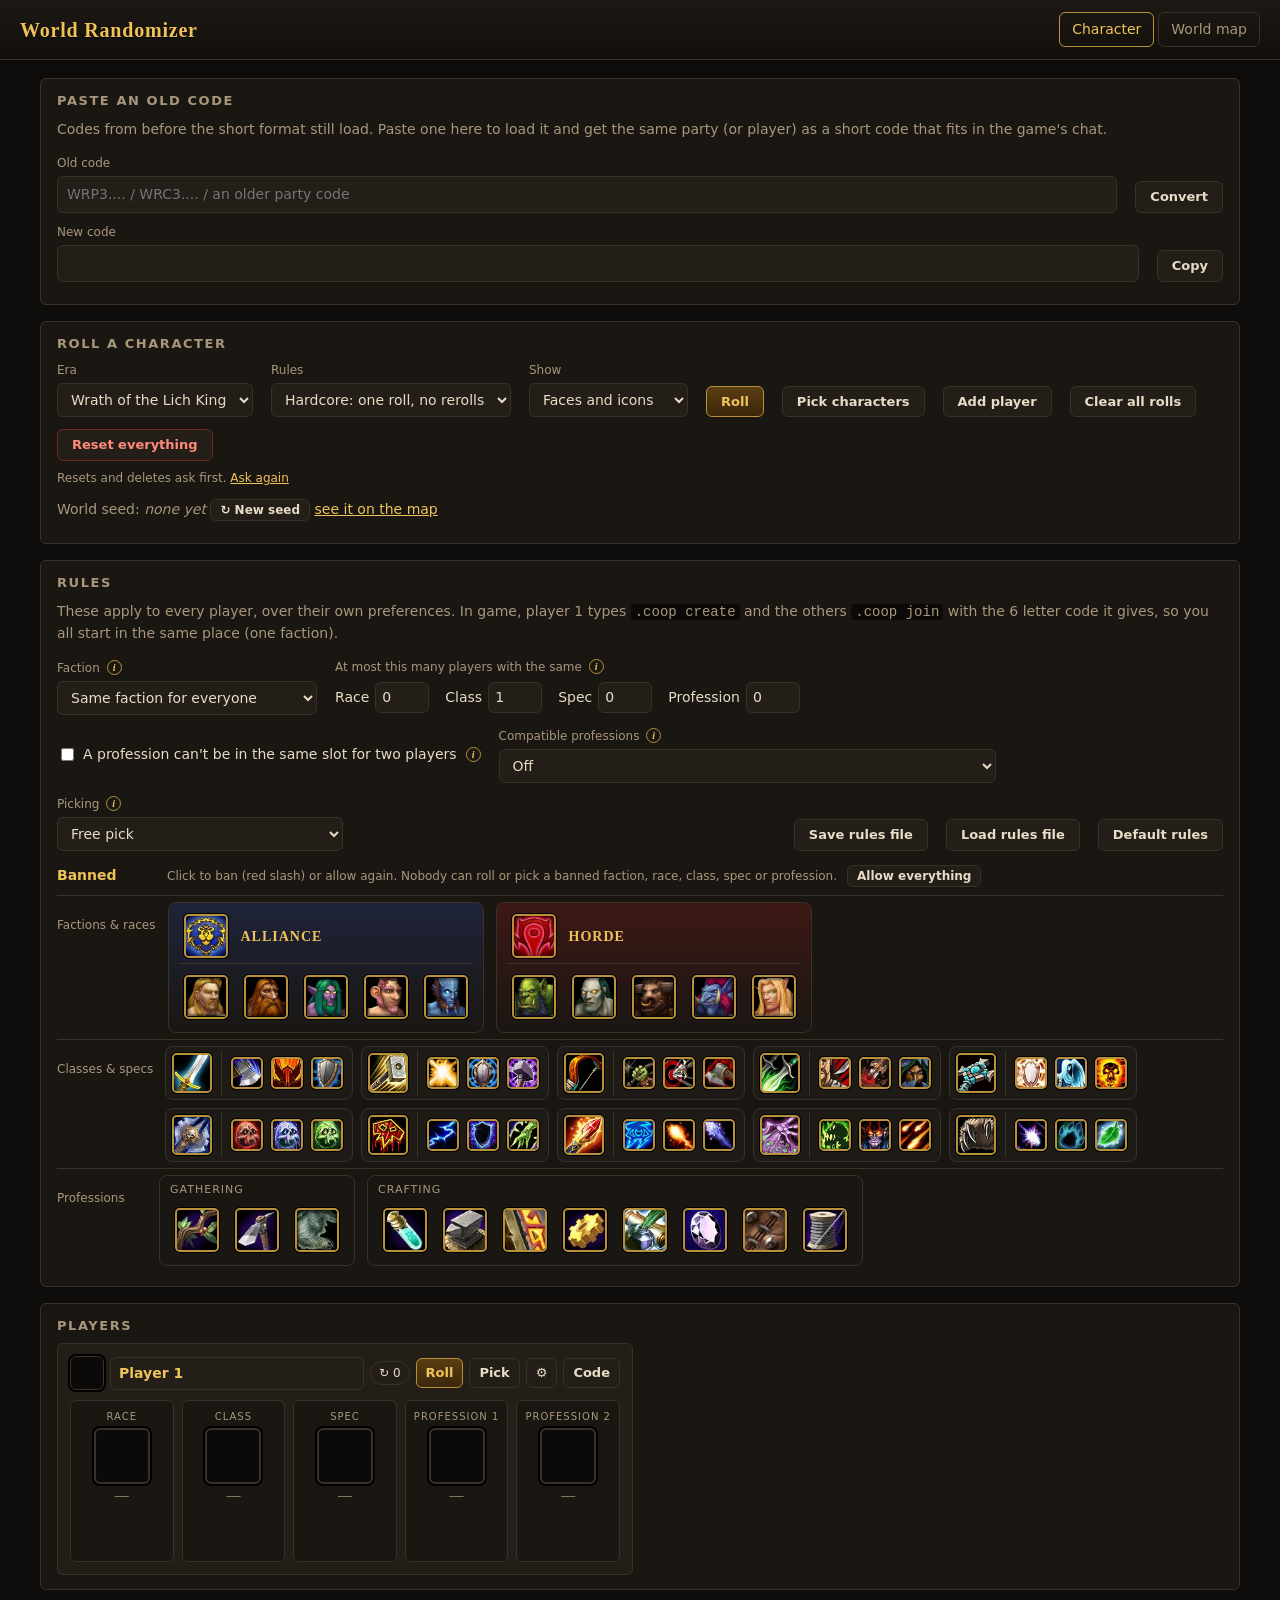
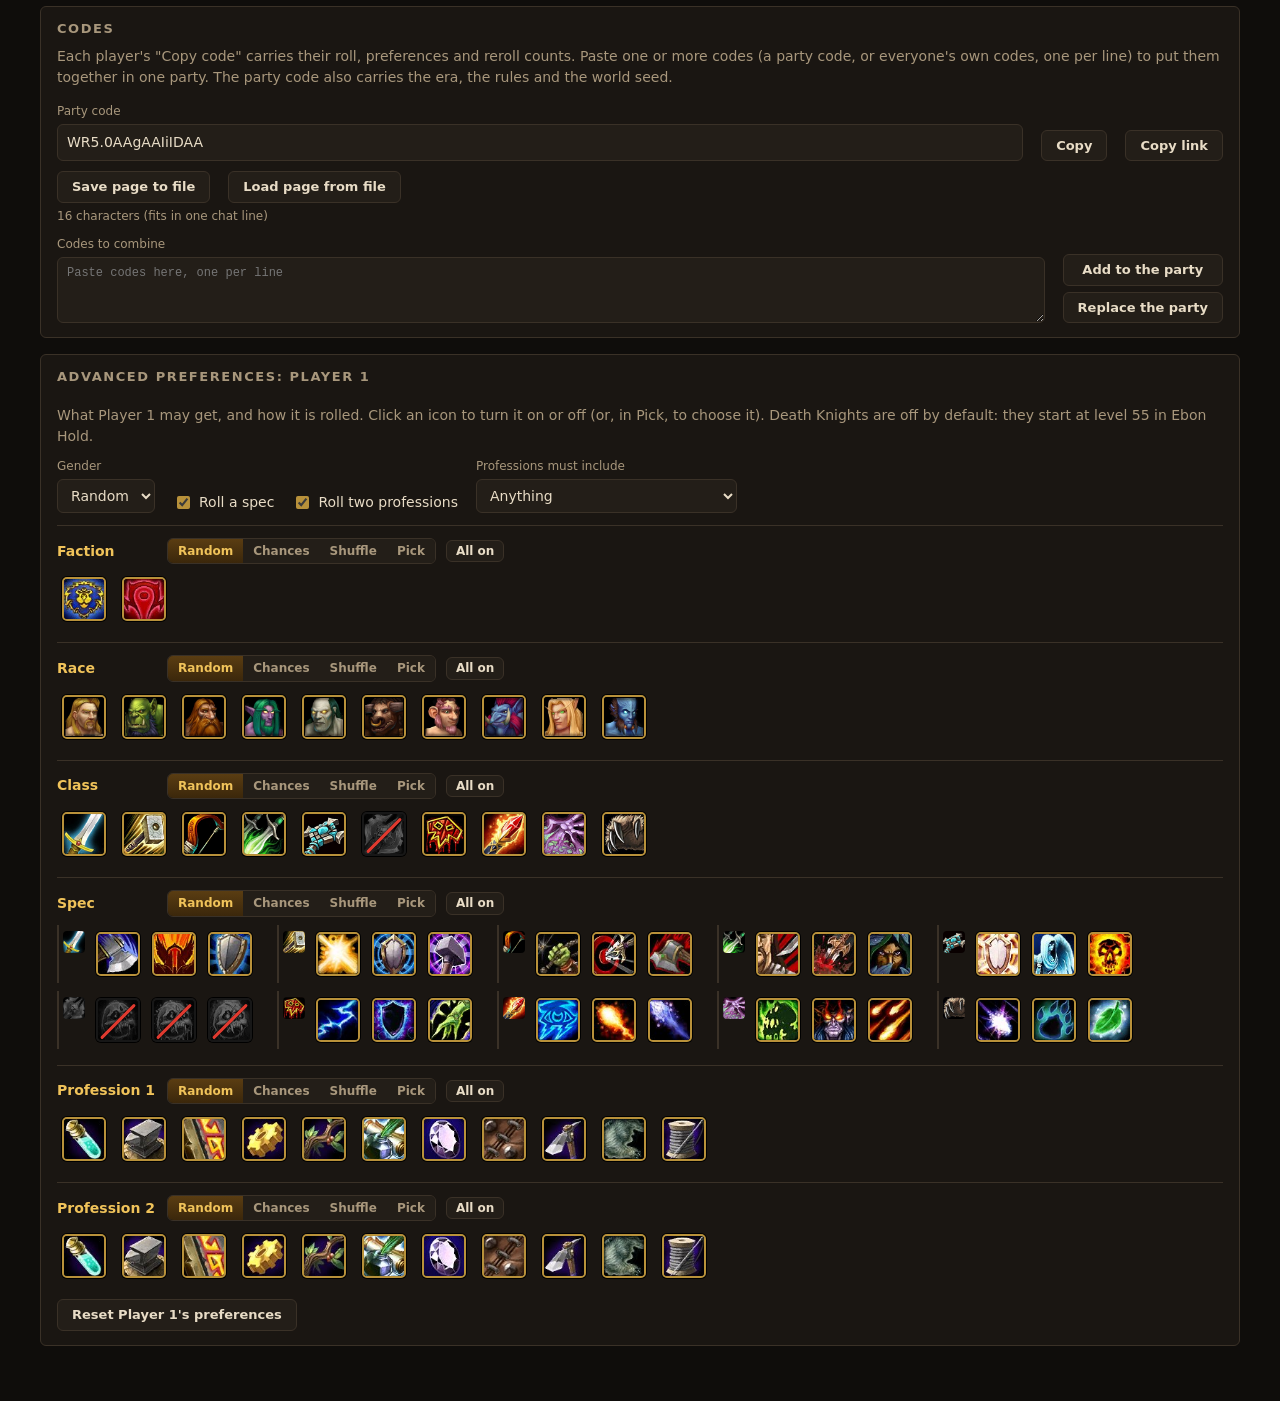
==== commit 951cca48: "Roller: simpler compatible professions help, by party size Co-Authored-By: Claude Opus 5.5 <noreply@" ====
--- a/web/index.html
+++ b/web/index.html
@@ -102,17 +102,17 @@
       <label class="check" style="align-self:center"><input type="checkbox" id="prof-slot"> A profession can't be in
         the same slot for two players <i class="info" data-tip="Two players can't share their Profession 1, nor their
           Profession 2, but one player's Profession 1 may be another's Profession 2.">i</i></label>
-      <label class="field"><span>Compatible professions <i class="info" data-tip="Off: the two professions are rolled
-          freely. | Each player's two go together: every player gets a pair that works on one character: a gathering
-          profession with the crafting one it supplies (Skinning + Leatherworking, Mining + Blacksmithing / Engineering
-          / Jewelcrafting, Herbalism + Alchemy / Inscription), or Tailoring + Enchanting. | The party covers itself:
-          every crafting profession in the party has its gathering profession somewhere in the party, and every
-          gathering profession supplies someone's crafting, so a player with Mining + Alchemy and one with Herbalism +
-          Jewelcrafting supply each other. | Solo, this means your own pair has to supply itself.">i</i></span>
+      <label class="field"><span>Compatible professions <i class="info" data-tip="Off: any two professions, for
+          everyone. | 1 player: both other options give you a pair that feeds itself: a gatherer with its crafting
+          (Mining + Blacksmithing, Herbalism + Alchemy, Skinning + Leatherworking) or Tailoring + Enchanting. | 2
+          players: &quot;Go together&quot; gives each of you such a pair. &quot;Party covers itself&quot; also lets
+          you feed each other (you Mining + Alchemy, them Herbalism + Jewelcrafting). | 3 or more players:
+          &quot;Party covers itself&quot; only needs every crafting profession's gatherer to be on someone in the
+          party.">i</i></span>
         <select id="compat">
           <option value="off">Off</option>
-          <option value="player">Each player's two go together (Skinning + Leatherworking)</option>
-          <option value="party">The party covers itself (Mining + Alchemy, Herbalism + Jewelcrafting)</option>
+          <option value="player">Go together: each player's own pair (Skinning + Leatherworking)</option>
+          <option value="party">Party covers itself: players feed each other</option>
         </select>
       </label>
     </div>
--- a/web/style.css
+++ b/web/style.css
@@ -347,6 +347,32 @@
 .limits input { width: 54px; padding: 4px 6px; }
 .banrow { display: flex; gap: 12px; align-items: flex-start; padding: 6px 0; border-top: 1px solid var(--line); }
 .banlabel { min-width: 90px; color: var(--muted); font-size: 12px; padding-top: 14px; }
+/* Bans: factions side by side with their races, classes with their specs 5 a row, professions gathering / crafting */
+.items.bansides, .items.bangroups { gap: 12px; flex-wrap: nowrap; }
+.banside { border: 1px solid var(--line); border-radius: 8px; padding: 6px 10px 8px; }
+.banside.alliance { background: linear-gradient(180deg, rgba(40, 70, 160, 0.28), transparent); }
+.banside.horde { background: linear-gradient(180deg, rgba(150, 30, 30, 0.28), transparent); }
+.banhead { display: flex; align-items: center; gap: 8px; border-bottom: 1px solid var(--line); margin-bottom: 6px; }
+.banhead b { font-family: Georgia, serif; letter-spacing: 1px; text-transform: uppercase; color: var(--gold); }
+.banraces { display: flex; gap: 6px; flex-wrap: wrap; }
+.items.bangrid { display: grid; grid-template-columns: repeat(5, max-content); gap: 8px; }
+.banclass { display: flex; align-items: center; gap: 4px; border: 1px solid var(--line); border-radius: 8px;
+  padding: 3px 6px 3px 3px; background: rgba(255, 255, 255, 0.02); }
+.banclass-cls { padding-right: 6px; margin-right: 2px; border-right: 1px solid var(--line); }
+.banclass-specs { display: flex; gap: 2px; }
+.banclass .item { min-width: 0; padding: 2px; }
+.banclass-cls .item img { width: 40px; height: 40px; }
+.banclass-specs .item img { width: 32px; height: 32px; }
+.bangroup { border: 1px solid var(--line); border-radius: 8px; padding: 6px 10px 8px; }
+.bansub { display: block; font-size: 11px; color: var(--muted); text-transform: uppercase; letter-spacing: 1px;
+  margin-bottom: 4px; }
+@media (max-width: 1150px) {
+  .items.bangrid { grid-template-columns: repeat(3, max-content); }
+}
+@media (max-width: 900px) {
+  .items.bangrid { grid-template-columns: repeat(2, max-content); }
+  .items.bansides, .items.bangroups { flex-wrap: wrap; }
+}
 
 /* Character picker */
 .wizard-back {
@@ -425,3 +451,68 @@
 
 button.danger { color: #ff8a7a; border-color: #6b2a24; }
 .wizard.confirm { max-width: 460px; margin-top: 12vh; }
+
+/* Picker: race and class screens like the game's character creation */
+.wcreate { display: grid; grid-template-columns: 150px 150px minmax(0, 1fr); gap: 14px; align-items: start; }
+.wcreate:has(.wclasses) { grid-template-columns: 230px minmax(0, 1fr); }
+@media (max-width: 760px) { .wcreate, .wcreate:has(.wclasses) { grid-template-columns: 1fr 1fr; }
+  .wdetail { grid-column: 1 / -1; } }
+.wbanner { border-radius: 6px; padding: 10px 8px 14px; display: flex; flex-direction: column; align-items: center;
+  gap: 8px; border: 2px solid #c9a227; box-shadow: inset 0 0 18px rgba(0, 0, 0, 0.6); }
+.wbanner.alliance { background: linear-gradient(180deg, #1d3a8a, #142a63 60%, #0f1f4a); }
+.wbanner.horde { background: linear-gradient(180deg, #8a1d1d, #651414 60%, #4a0f0f); border-color: #a33; }
+.wbanner h3 { margin: 0 0 4px; font: 600 17px/1 "Palatino Linotype", Georgia, serif; color: #f4e6c0;
+  text-transform: uppercase; letter-spacing: 0.06em; text-shadow: 0 1px 2px #000; }
+.wbanner.closed { filter: grayscale(0.8) brightness(0.7); }
+.wclosed { font-size: 11px; color: #ffd0c8; text-align: center; }
+.wrace { display: flex; flex-direction: column; align-items: center; gap: 2px; cursor: pointer; padding: 2px; }
+.wrace img { width: 52px; height: 52px; border-radius: 6px; border: 2px solid #8a7a55; box-shadow: 0 0 0 2px #000; }
+.wrace .wrace-name { font-size: 12px; color: #f4e6c0; text-shadow: 0 1px 2px #000; opacity: 0;
+  transition: opacity .1s; }
+.wrace:hover .wrace-name, .wrace.sel .wrace-name { opacity: 1; }
+.wrace:hover img { border-color: #f4e6c0; }
+.wrace.sel img { border-color: var(--gold); box-shadow: 0 0 0 2px #000, 0 0 12px var(--gold); }
+.wrace.sel .wrace-name { color: var(--gold); font-weight: 600; }
+.wrace.no { cursor: help; }
+.wrace.no img { filter: grayscale(1) brightness(0.55); }
+.wrace.no .icw::after, .wclass.no .icw::after {
+  content: ""; position: absolute; left: -2px; right: -2px; top: 50%; height: 3px;
+  background: #e03a2f; transform: rotate(-45deg);
+  border-radius: 2px; }
+
+.wdetail { background: var(--panel-2); border: 1px solid var(--line); border-radius: 8px; padding: 12px 14px;
+  min-height: 420px; }
+.wdetail h3 { margin: 0; font: 600 20px/1.2 "Palatino Linotype", Georgia, serif; color: var(--gold); }
+.wdetail h4 { margin: 14px 0 6px; font: 600 12px/1.2 system-ui, sans-serif; letter-spacing: 0.1em;
+  text-transform: uppercase; color: var(--muted); }
+.wdetail p { margin: 8px 0 0; font-size: 13px; }
+.wd-head { display: flex; gap: 12px; align-items: center; }
+.wd-head img { width: 64px; height: 64px; border-radius: 8px; border: 2px solid var(--gold-dim); }
+.wd-list { list-style: none; margin: 0; padding: 0; display: flex; flex-direction: column; gap: 6px;
+  font-size: 13px; }
+.wd-list li { display: flex; gap: 8px; align-items: center; }
+.wd-list img { width: 26px; height: 26px; border-radius: 4px; border: 1px solid var(--gold-dim); }
+.wd-list .dot { width: 26px; text-align: center; color: var(--gold); }
+.wd-list .dot::before { content: "\2022"; }
+.wd-classes { display: grid; grid-template-columns: repeat(auto-fill, minmax(230px, 1fr)); gap: 8px; }
+.wd-class { display: flex; gap: 8px; align-items: flex-start; font-size: 13px; }
+.wd-class > img { width: 32px; height: 32px; border-radius: 5px; border: 1px solid var(--gold-dim); }
+.wd-class b { color: var(--gold); }
+.wd-class.no { opacity: 0.45; filter: grayscale(0.8); }
+.wd-specs { display: flex; flex-wrap: wrap; gap: 6px 10px; margin-top: 3px; font-size: 12px; color: var(--muted); }
+.wd-specs span { display: inline-flex; align-items: center; gap: 4px; }
+.wd-specs img { width: 18px; height: 18px; border-radius: 3px; }
+.wd-spec-cards { display: grid; grid-template-columns: repeat(3, minmax(0, 1fr)); gap: 12px; margin-top: 6px; }
+.wd-spec-cards .wcard img { width: 64px; height: 64px; }
+
+.wclasses { display: flex; flex-direction: column; gap: 6px; }
+.wclass { display: flex; align-items: center; gap: 10px; padding: 6px 8px; border: 2px solid var(--line);
+  border-radius: 6px; cursor: pointer; background: linear-gradient(90deg, #2c241b, #18130f); }
+.wclass img { width: 36px; height: 36px; border-radius: 5px; border: 1px solid var(--gold-dim); }
+.wclass b { display: block; color: var(--gold); }
+.wclass:hover { border-color: var(--gold-dim); }
+.wclass.sel { border-color: var(--gold); box-shadow: 0 0 10px rgba(240, 195, 90, 0.35); }
+.wclass.no { cursor: help; opacity: 0.5; }
+.wclass.no img { filter: grayscale(1); }
+.whead .spacer { flex: 1; }
+.whead { gap: 8px; }
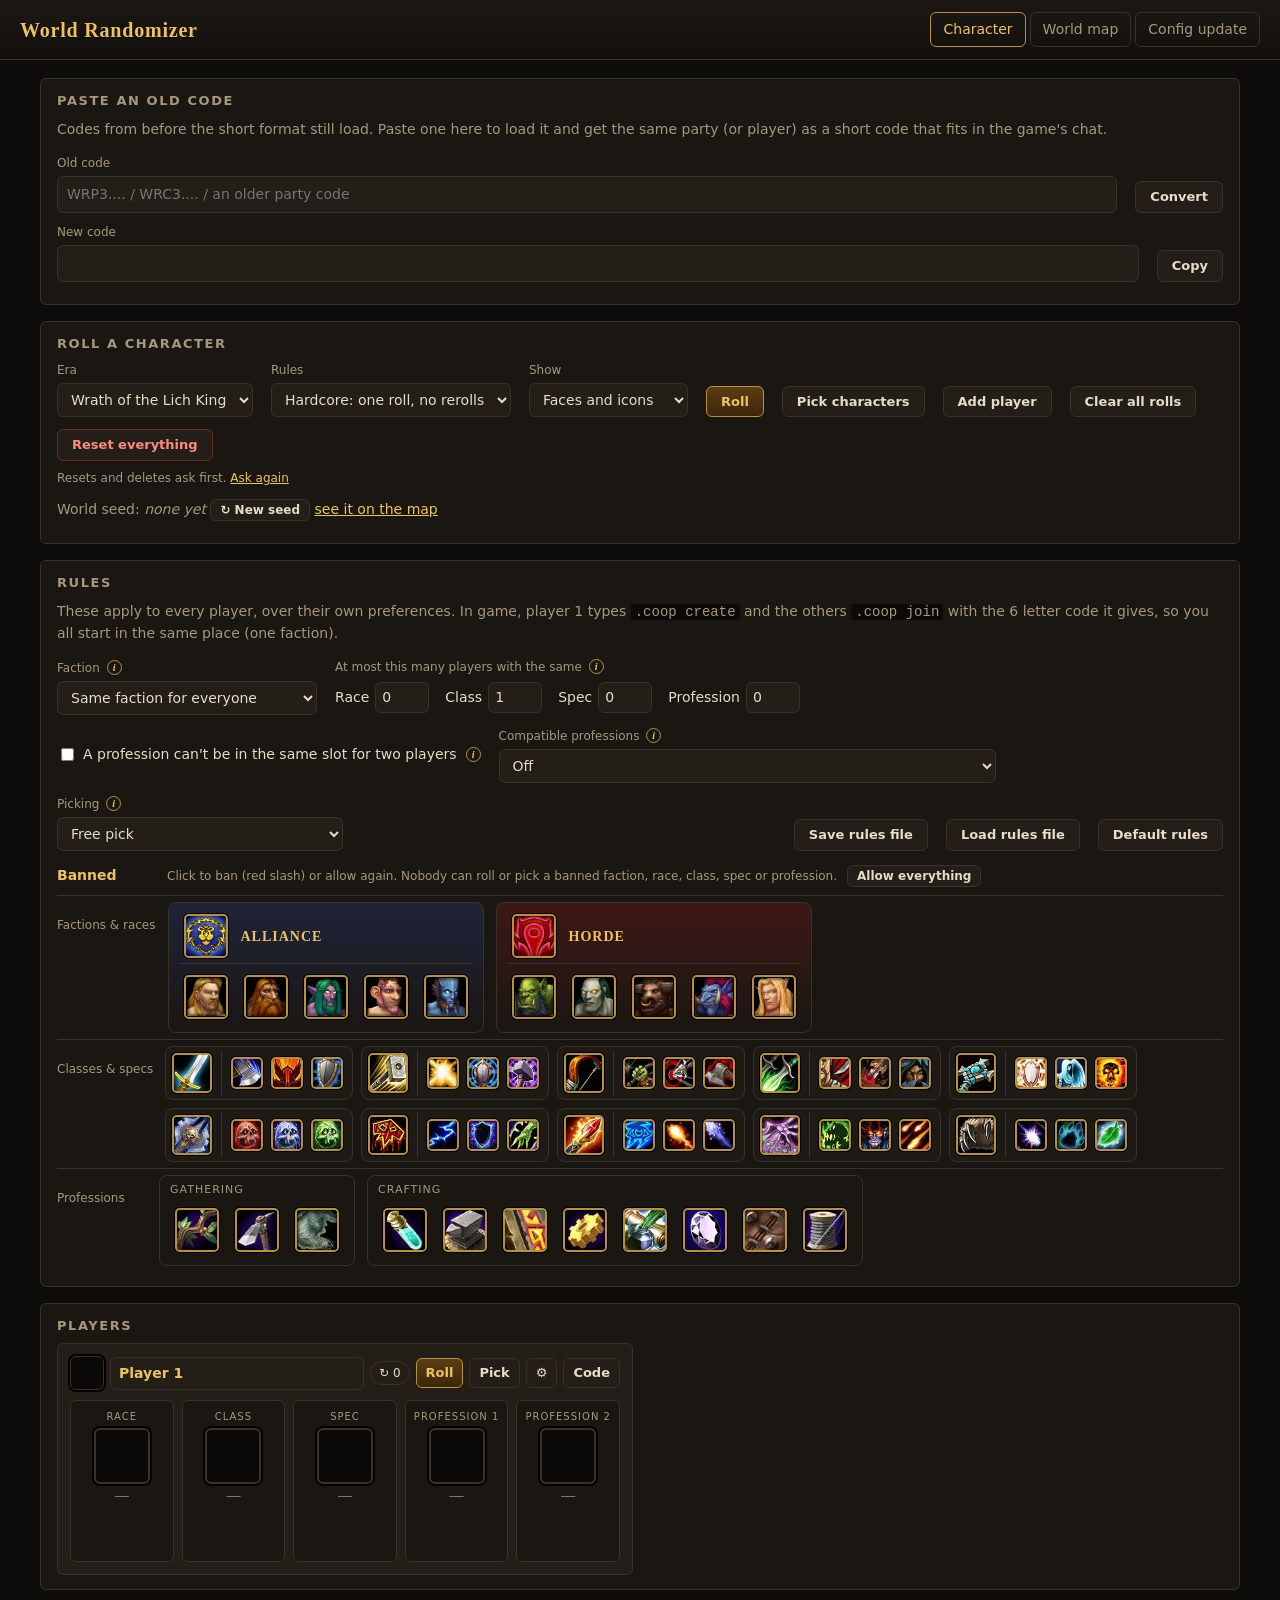
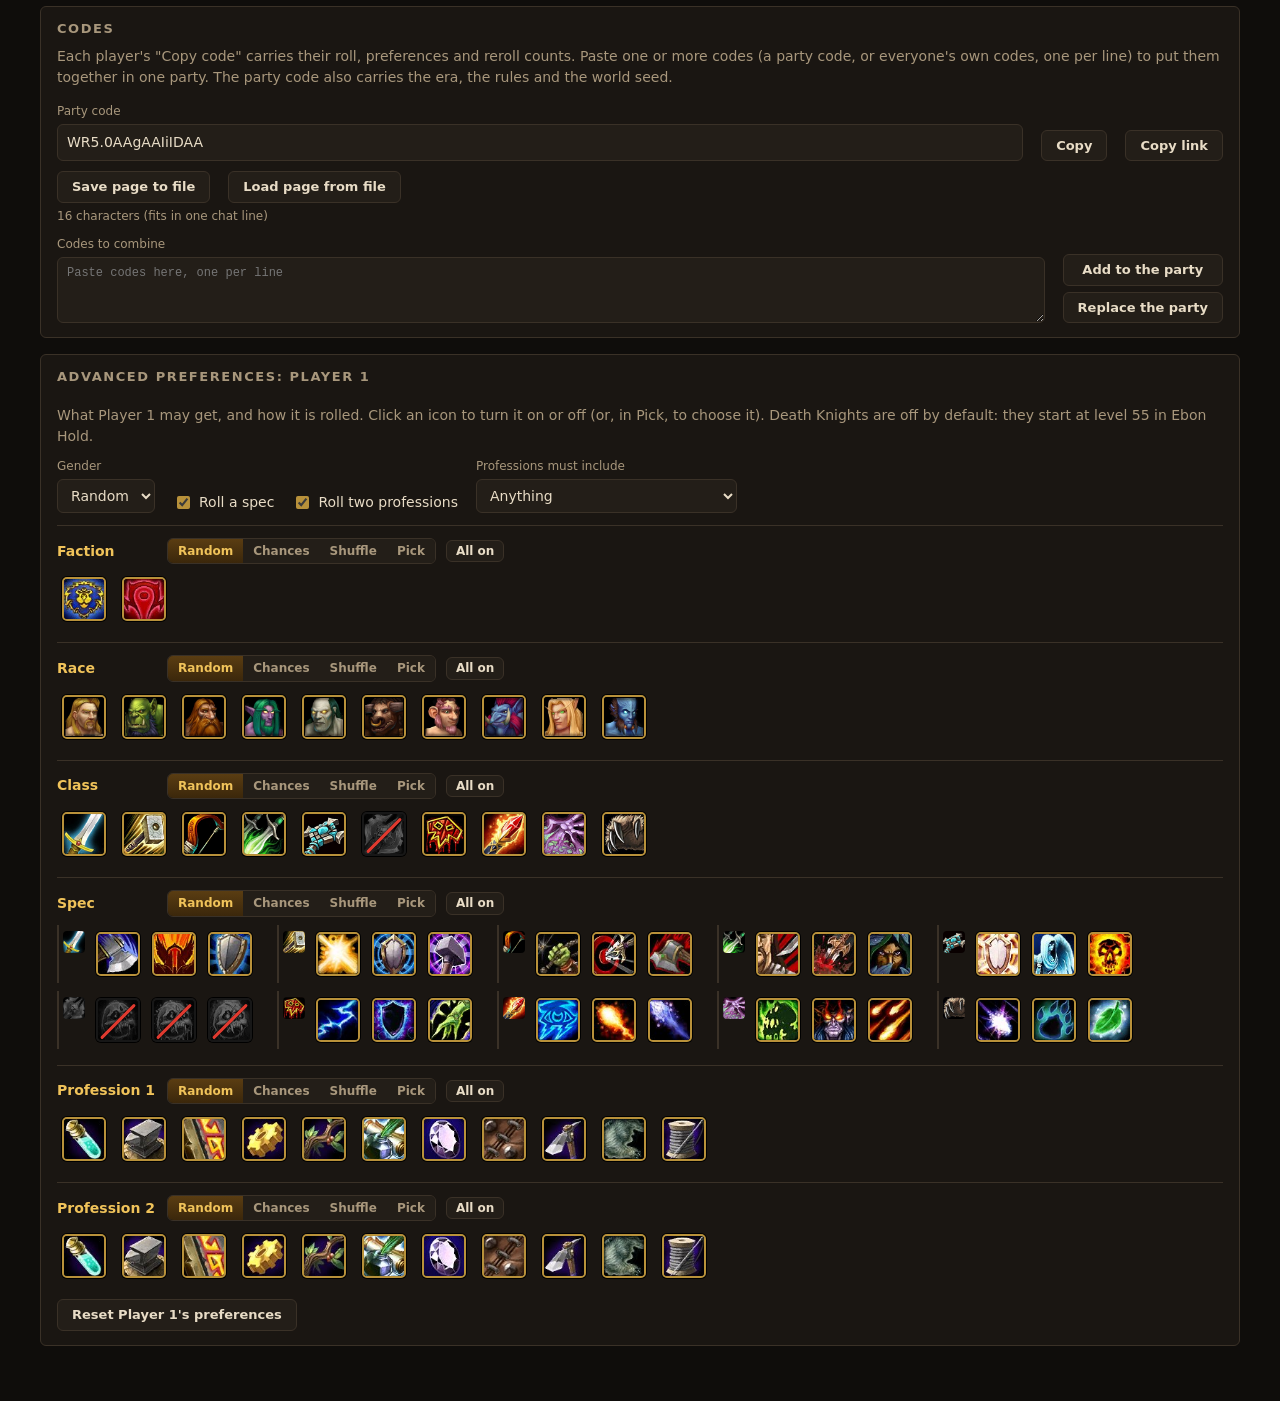
==== commit 26948b4f: "Pick your start zone, achievement popups, config update page - Start zone: the roller's picker gets " ====
--- a/web/index.html
+++ b/web/index.html
@@ -12,6 +12,7 @@
   <nav>
     <a href="index.html" class="active">Character</a>
     <a href="map.html">World map</a>
+    <a href="config.html">Config update</a>
   </nav>
 </header>
 
--- a/web/style.css
+++ b/web/style.css
@@ -266,6 +266,7 @@
 button.reroll:hover { color: var(--gold); border-color: var(--gold-dim); }
 
 .pstart { margin-top: 10px; font-size: 13px; }
+.pstart select.zonepick { width: auto; padding: 2px 6px; font-size: 13px; font-weight: 600; }
 .pnote { margin-top: 6px; font-size: 13px; }
 .small { font-size: 12px; }
 .small-btn { padding: 3px 9px; font-size: 12px; }
@@ -415,6 +416,7 @@
 .wgrid { display: grid; grid-template-columns: repeat(auto-fill, minmax(150px, 1fr)); gap: 10px; }
 .wgrid.big { grid-template-columns: repeat(2, minmax(0, 220px)); justify-content: center; }
 .wgrid.big .wcard img { width: 96px; height: 96px; }
+.wgrid.wzones { grid-template-columns: repeat(auto-fill, minmax(190px, 1fr)); margin-top: 8px; }
 
 .wraces { display: grid; grid-template-columns: repeat(auto-fill, minmax(280px, 1fr)); gap: 10px; }
 .wraces .wcard { flex-direction: row; align-items: flex-start; text-align: left; }
@@ -516,3 +518,22 @@
 .wclass.no img { filter: grayscale(1); }
 .whead .spacer { flex: 1; }
 .whead { gap: 8px; }
+
+/* Config update page */
+.dropzone {
+  display: flex; flex-direction: column; align-items: center; gap: 6px; padding: 34px 16px; text-align: center;
+  border: 2px dashed var(--gold-dim); border-radius: 10px; background: var(--panel-2); cursor: pointer;
+}
+.dropzone b { font-size: 16px; color: var(--gold); }
+.dropzone.over { border-color: var(--gold); background: rgba(255, 209, 0, 0.06); }
+.filebtn.linkish { background: none; border: 0; padding: 0; color: var(--gold); text-decoration: underline; }
+.confstats { display: grid; grid-template-columns: repeat(auto-fill, minmax(170px, 1fr)); gap: 10px; margin: 14px 0; }
+.confstats div { background: var(--panel-2); border: 1px solid var(--line); border-radius: 8px; padding: 10px 12px; }
+.confstats b { display: block; font-size: 22px; color: var(--gold); }
+.confstats span { font-size: 12px; color: var(--muted); }
+.conftable { width: 100%; border-collapse: collapse; font-size: 13px; margin-bottom: 8px; }
+.conftable th { text-align: left; color: var(--muted); font-weight: 500; border-bottom: 1px solid var(--line);
+  padding: 4px 8px; }
+.conftable td { border-bottom: 1px solid var(--line); padding: 5px 8px; vertical-align: top; word-break: break-word; }
+.confpre { max-height: 420px; overflow: auto; background: #0b0a08; border: 1px solid var(--line); border-radius: 8px;
+  padding: 10px; font-size: 12px; white-space: pre; }
